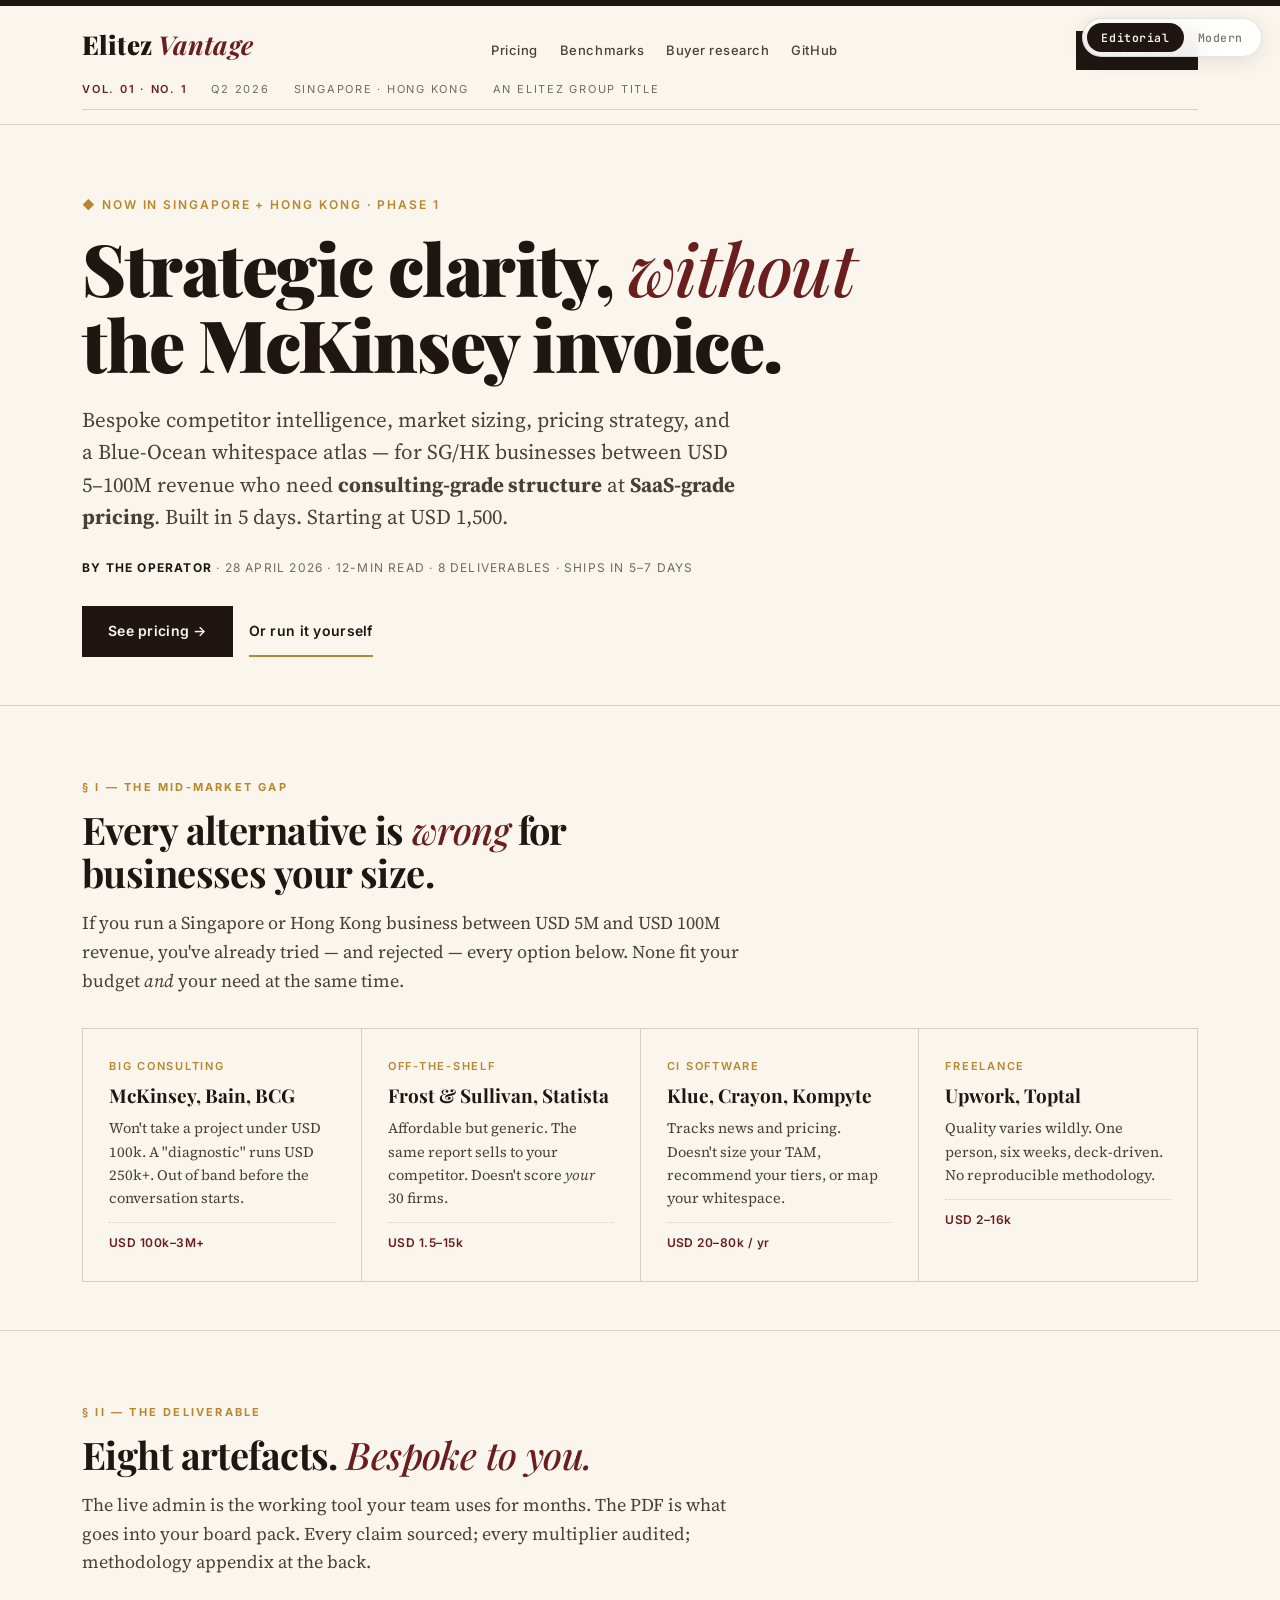
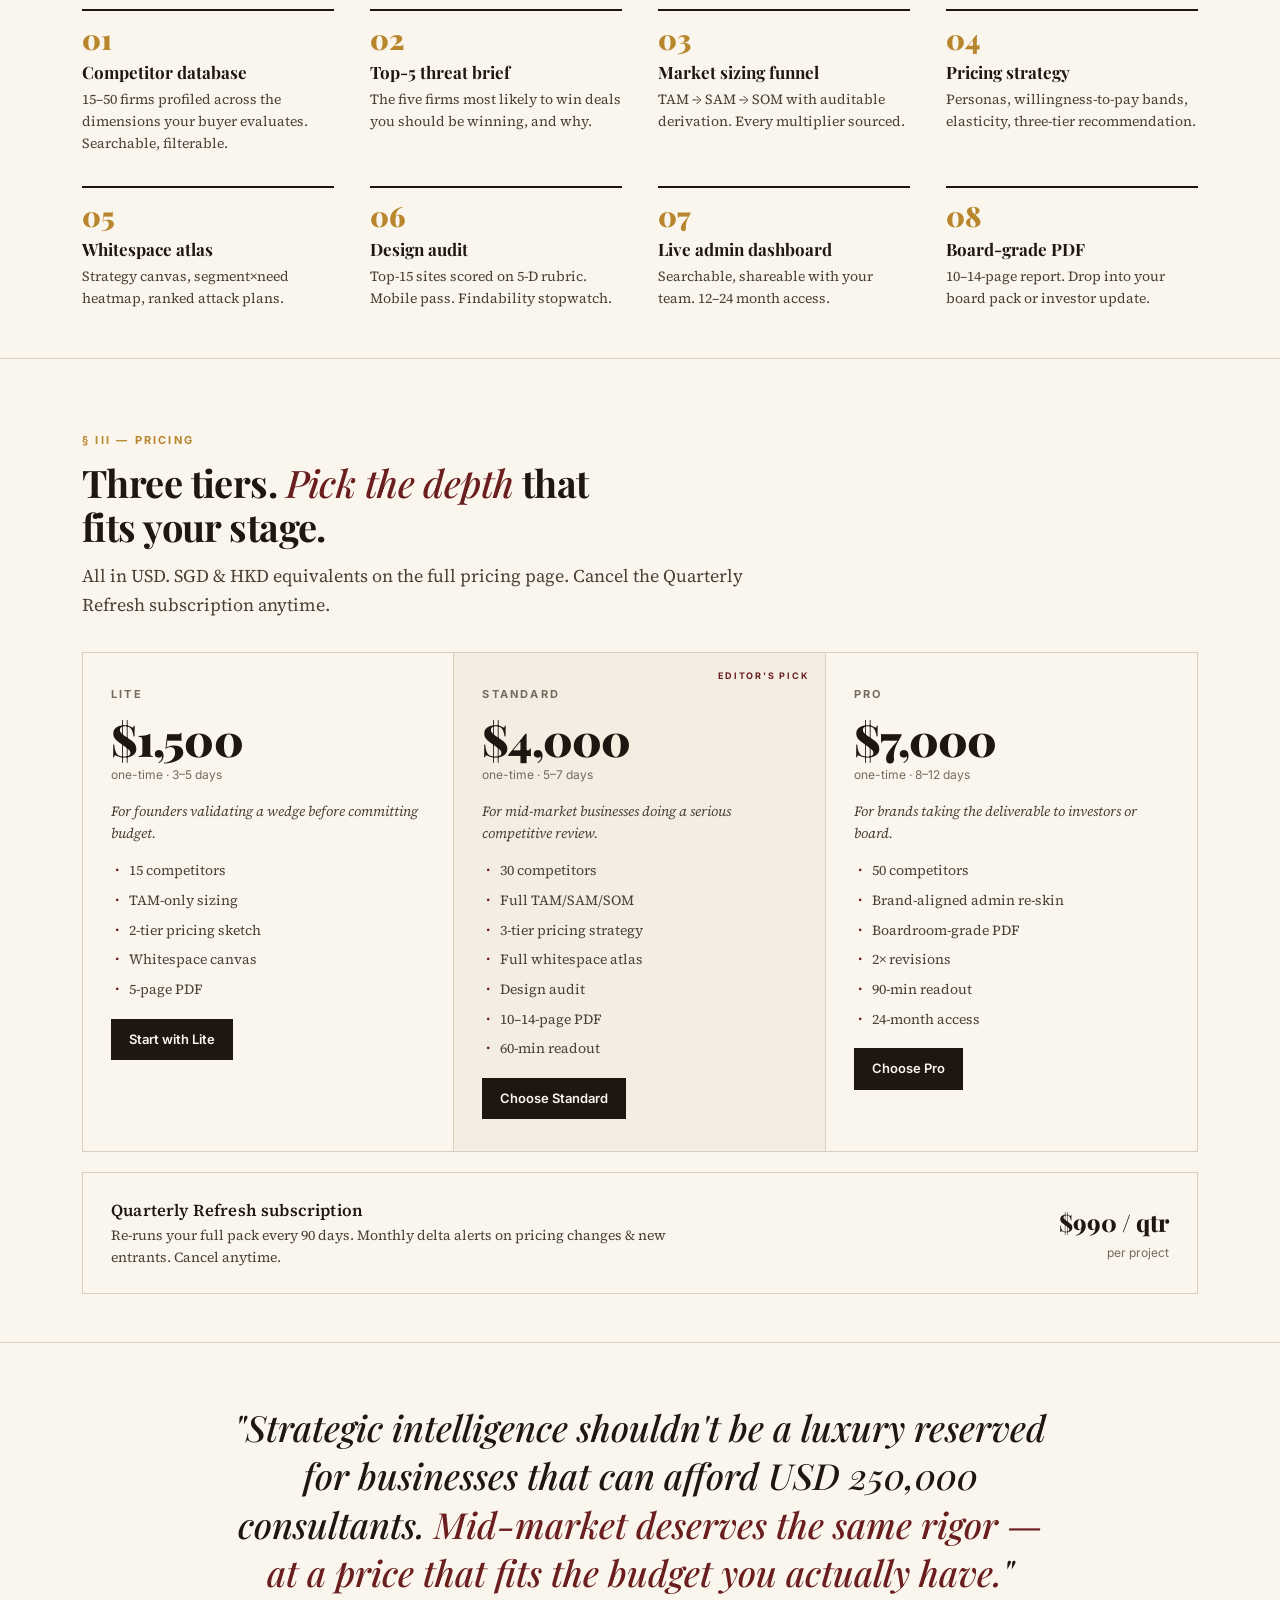
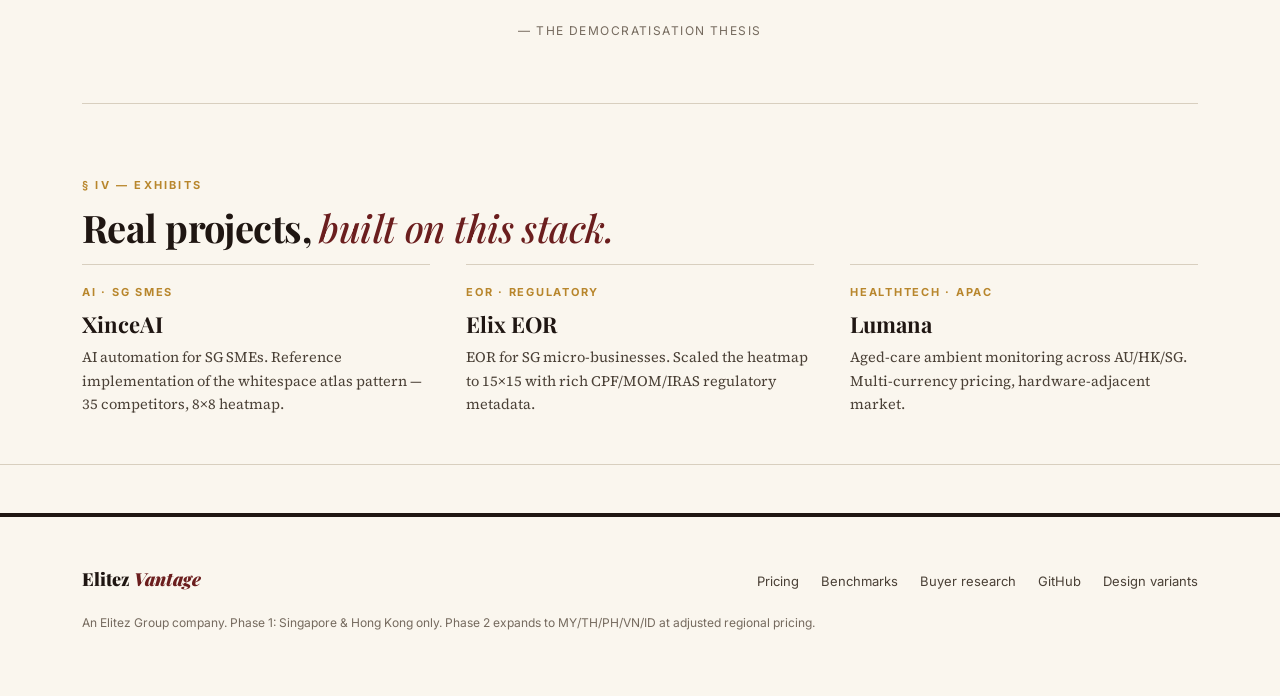
==== showcase/index.html @ 05517e7c "Initial commit: flashcart competitor intel report Generated with competitor-intel-template Agents 1+" ====
<!DOCTYPE html>
<html lang="en">
<head>
  <meta charset="UTF-8">
  <meta name="viewport" content="width=device-width, initial-scale=1.0">
  <title>Elitez Vantage — strategic intelligence for SG &amp; HK mid-market</title>
  <meta name="description" content="Bespoke competitor intelligence, market sizing, pricing strategy, whitespace atlas. For Singapore and Hong Kong mid-market businesses (USD 5-100M revenue). Starting at USD 1,500.">
  <link href="https://fonts.googleapis.com/css2?family=Playfair+Display:wght@400;500;700;900&family=Source+Serif+Pro:ital,wght@0,400;0,600;1,400&family=Inter+Tight:wght@400;500;600;700;800&family=Inter:wght@400;500;600&family=JetBrains+Mono:wght@400;500;600&display=swap" rel="stylesheet">
  <link rel="stylesheet" href="assets/dual-theme.css">
  <style>.h-as-h4{font-size:1.05rem;font-weight:600;letter-spacing:.01em;}</style>
<script type="application/ld+json" data-injected="schema-jsonld">
{
  "@context": "https://schema.org",
  "@type": "Organization",
  "name": "competitor-intel-template",
  "url": "https://derrickteo.com/competitor-intel/",
  "description": "A 9-agent competitive analysis pipeline producing typed JSON handoffs for downstream construction toolkits."
}
</script>
<script type="application/ld+json" data-injected="schema-jsonld">
{
  "@context": "https://schema.org",
  "@type": "WebSite",
  "name": "competitor-intel-template",
  "url": "https://derrickteo.com/competitor-intel/"
}
</script>
</head>
<body class="theme-editorial">

  <div class="theme-switch" role="group" aria-label="Theme switcher">
    <button data-theme="editorial" class="active" type="button">Editorial</button>
    <button data-theme="saas" type="button">Modern</button>
  </div>

  <header class="nav">
    <div class="container nav-row">
      <a href="index.html" class="brand">
        <span class="mark">EV</span>
        Elitez <em>Vantage</em>
      </a>
      <nav class="links">
        <a href="pricing-thesis.html">Pricing</a>
        <a href="pricing-benchmarks.html">Benchmarks</a>
        <a href="buyer-research.html">Buyer research</a>
        <a href="https://github.com/derrick-pixel/competitor-intel-template">GitHub</a>
      </nav>
      <a href="pricing-thesis.html" class="nav-cta">Get started →</a>
    </div>
    <div class="container">
      <div class="issue-strip">
        <span>Vol. 01 · No. 1</span>
        <span>Q2 2026</span>
        <span>Singapore · Hong Kong</span>
        <span>An Elitez Group title</span>
      </div>
    </div>
  </header>

  <main>
  <section class="hero">
    <div class="container">
      <div class="pill"><span class="dot"></span> ◆ Now in Singapore + Hong Kong · Phase 1</div>
      <h1>Strategic clarity, <em>without</em> the McKinsey invoice.</h1>
      <p class="deck">Bespoke competitor intelligence, market sizing, pricing strategy, and a Blue-Ocean whitespace atlas — for SG/HK businesses between USD 5–100M revenue who need <strong>consulting-grade structure</strong> at <strong>SaaS-grade pricing</strong>. Built in 5 days. Starting at USD 1,500.</p>
      <p class="byline"><strong>By the operator</strong> · 28 April 2026 · 12-min read · 8 deliverables · Ships in 5–7 days</p>
      <p class="ctas">
        <a href="pricing-thesis.html" class="cta-btn primary">See pricing →</a>
        <a href="https://github.com/derrick-pixel/competitor-intel-template" class="cta-btn ghost">Or run it yourself</a>
      </p>

      <div class="hero-stats">
        <div class="stat"><div class="v"><span class="grad">5–7</span><small>days</small></div><div class="l">From kickoff to PDF</div></div>
        <div class="stat"><div class="v">8</div><div class="l">Bespoke artefacts</div></div>
        <div class="stat"><div class="v"><span class="grad">9</span></div><div class="l">Named AI agents</div></div>
        <div class="stat"><div class="v">100%</div><div class="l">Sources cited</div></div>
      </div>
    </div>
  </section>

  <section class="section">
    <div class="container">
      <div class="label">§ I — The mid-market gap</div>
      <h2>Every alternative is <em>wrong</em> for businesses your size.</h2>
      <p class="deck">If you run a Singapore or Hong Kong business between USD 5M and USD 100M revenue, you've already tried — and rejected — every option below. None fit your budget <em>and</em> your need at the same time.</p>
      <div class="problem-grid">
        <div class="problem-card">
          <div class="who">Big consulting</div>
          <h3>McKinsey, Bain, BCG</h3>
          <p>Won't take a project under USD 100k. A "diagnostic" runs USD 250k+. Out of band before the conversation starts.</p>
          <div class="price">USD 100k–3M+</div>
        </div>
        <div class="problem-card">
          <div class="who">Off-the-shelf</div>
          <h3>Frost &amp; Sullivan, Statista</h3>
          <p>Affordable but generic. The same report sells to your competitor. Doesn't score <em>your</em> 30 firms.</p>
          <div class="price">USD 1.5–15k</div>
        </div>
        <div class="problem-card">
          <div class="who">CI software</div>
          <h3>Klue, Crayon, Kompyte</h3>
          <p>Tracks news and pricing. Doesn't size your TAM, recommend your tiers, or map your whitespace.</p>
          <div class="price">USD 20–80k / yr</div>
        </div>
        <div class="problem-card">
          <div class="who">Freelance</div>
          <h3>Upwork, Toptal</h3>
          <p>Quality varies wildly. One person, six weeks, deck-driven. No reproducible methodology.</p>
          <div class="price">USD 2–16k</div>
        </div>
      </div>
    </div>
  </section>

  <section class="section">
    <div class="container">
      <div class="label">§ II — The deliverable</div>
      <h2>Eight artefacts. <em>Bespoke to you.</em></h2>
      <p class="deck">The live admin is the working tool your team uses for months. The PDF is what goes into your board pack. Every claim sourced; every multiplier audited; methodology appendix at the back.</p>
      <div class="feature-grid">
        <div class="feature-card"><div class="icon">01</div><h3>Competitor database</h3><p>15–50 firms profiled across the dimensions your buyer evaluates. Searchable, filterable.</p></div>
        <div class="feature-card"><div class="icon">02</div><h3>Top-5 threat brief</h3><p>The five firms most likely to win deals you should be winning, and why.</p></div>
        <div class="feature-card"><div class="icon">03</div><h3>Market sizing funnel</h3><p>TAM → SAM → SOM with auditable derivation. Every multiplier sourced.</p></div>
        <div class="feature-card"><div class="icon">04</div><h3>Pricing strategy</h3><p>Personas, willingness-to-pay bands, elasticity, three-tier recommendation.</p></div>
        <div class="feature-card"><div class="icon">05</div><h3>Whitespace atlas</h3><p>Strategy canvas, segment×need heatmap, ranked attack plans.</p></div>
        <div class="feature-card"><div class="icon">06</div><h3>Design audit</h3><p>Top-15 sites scored on 5-D rubric. Mobile pass. Findability stopwatch.</p></div>
        <div class="feature-card"><div class="icon">07</div><h3>Live admin dashboard</h3><p>Searchable, shareable with your team. 12–24 month access.</p></div>
        <div class="feature-card"><div class="icon">08</div><h3>Board-grade PDF</h3><p>10–14-page report. Drop into your board pack or investor update.</p></div>
      </div>
    </div>
  </section>

  <section class="section">
    <div class="container">
      <div class="label">§ III — Pricing</div>
      <h2>Three tiers. <em>Pick the depth</em> that fits your stage.</h2>
      <p class="deck">All in USD. SGD &amp; HKD equivalents on the full pricing page. Cancel the Quarterly Refresh subscription anytime.</p>
      <div class="pricing-grid">
        <div class="price-card">
          <div class="name">Lite</div>
          <div class="amt">$1,500</div>
          <div class="unit">one-time · 3–5 days</div>
          <div class="tag">For founders validating a wedge before committing budget.</div>
          <ul>
            <li>15 competitors</li>
            <li>TAM-only sizing</li>
            <li>2-tier pricing sketch</li>
            <li>Whitespace canvas</li>
            <li>5-page PDF</li>
          </ul>
          <a href="pricing-thesis.html" class="btn">Start with Lite</a>
        </div>
        <div class="price-card featured">
          <div class="name">Standard</div>
          <div class="amt">$4,000</div>
          <div class="unit">one-time · 5–7 days</div>
          <div class="tag">For mid-market businesses doing a serious competitive review.</div>
          <ul>
            <li>30 competitors</li>
            <li>Full TAM/SAM/SOM</li>
            <li>3-tier pricing strategy</li>
            <li>Full whitespace atlas</li>
            <li>Design audit</li>
            <li>10–14-page PDF</li>
            <li>60-min readout</li>
          </ul>
          <a href="pricing-thesis.html" class="btn">Choose Standard</a>
        </div>
        <div class="price-card">
          <div class="name">Pro</div>
          <div class="amt">$7,000</div>
          <div class="unit">one-time · 8–12 days</div>
          <div class="tag">For brands taking the deliverable to investors or board.</div>
          <ul>
            <li>50 competitors</li>
            <li>Brand-aligned admin re-skin</li>
            <li>Boardroom-grade PDF</li>
            <li>2× revisions</li>
            <li>90-min readout</li>
            <li>24-month access</li>
          </ul>
          <a href="pricing-thesis.html" class="btn">Choose Pro</a>
        </div>
      </div>

      <div class="refresh">
        <div class="l">
          <h3 class="h-as-h4">Quarterly Refresh subscription</h3>
          <p>Re-runs your full pack every 90 days. Monthly delta alerts on pricing changes &amp; new entrants. Cancel anytime.</p>
        </div>
        <div class="r">
          <div class="amt">$990 / qtr</div>
          <div class="unit">per project</div>
        </div>
      </div>
    </div>
  </section>

  <div class="container">
    <div class="pullquote">
      <blockquote>"Strategic intelligence shouldn't be a luxury reserved for businesses that can afford USD 250,000 consultants. <em>Mid-market deserves the same rigor — at a price that fits the budget you actually have.</em>"</blockquote>
      <cite>— The democratisation thesis</cite>
    </div>
  </div>

  <section class="section">
    <div class="container">
      <div class="label">§ IV — Exhibits</div>
      <h2>Real projects, <em>built on this stack.</em></h2>
      <div class="exhibits">
        <a href="exhibits/xinceai.md" class="exhibit-card">
          <div class="badge">AI · SG SMEs</div>
          <h3>XinceAI</h3>
          <p>AI automation for SG SMEs. Reference implementation of the whitespace atlas pattern — 35 competitors, 8×8 heatmap.</p>
        </a>
        <a href="exhibits/elix-eor.md" class="exhibit-card">
          <div class="badge">EOR · regulatory</div>
          <h3>Elix EOR</h3>
          <p>EOR for SG micro-businesses. Scaled the heatmap to 15×15 with rich CPF/MOM/IRAS regulatory metadata.</p>
        </a>
        <a href="exhibits/lumana.md" class="exhibit-card">
          <div class="badge">Healthtech · APAC</div>
          <h3>Lumana</h3>
          <p>Aged-care ambient monitoring across AU/HK/SG. Multi-currency pricing, hardware-adjacent market.</p>
        </a>
      </div>
    </div>
  </section>

  <div class="container">
    <div class="cta-strip">
      <div class="cta-strip-inner">
        <h2>Ready to see your<br>competitive landscape?</h2>
        <p>Book a 20-minute scoping call. We'll walk through your competitive set, confirm the right tier, and lock a delivery date.</p>
        <p class="ctas">
          <a href="pricing-thesis.html" class="cta-btn primary">Book a call →</a>
          <a href="https://github.com/derrick-pixel/competitor-intel-template" class="cta-btn ghost">Run it yourself</a>
        </p>
      </div>
    </div>
  </div>

  </main>

  <footer class="footer">
    <div class="container">
      <div class="footer-row">
        <div class="brand-foot">Elitez <em>Vantage</em></div>
        <nav class="links">
          <a href="pricing-thesis.html">Pricing</a>
          <a href="pricing-benchmarks.html">Benchmarks</a>
          <a href="buyer-research.html">Buyer research</a>
          <a href="https://github.com/derrick-pixel/competitor-intel-template">GitHub</a>
          <a href="design-variants/">Design variants</a>
        </nav>
      </div>
      <p class="copy">An Elitez Group company. Phase 1: Singapore &amp; Hong Kong only. Phase 2 expands to MY/TH/PH/VN/ID at adjusted regional pricing.</p>
    </div>
  </footer>

  <script src="assets/dual-theme.js"></script>
</body>
</html>
---- showcase/assets/dual-theme.css ----
/* ============================================================
   ELITEZ VANTAGE — Dual-theme CSS
   Editorial (default) ↔ Modern SaaS
   Used by: showcase/index.html, pricing-thesis.html,
            pricing-benchmarks.html
   Theme switch persists via localStorage (key: elitez-vantage-theme).
   ============================================================ */


/* ====== SHARED RESET + BASE =============================== */
*, *::before, *::after { box-sizing: border-box; margin: 0; padding: 0; }
html { scroll-behavior: smooth; }
body { transition: background-color 0.4s ease, color 0.4s ease; min-height: 100vh; }
.container { max-width: 1180px; margin: 0 auto; padding: 0 32px; }
.container-narrow { max-width: 920px; margin: 0 auto; padding: 0 32px; }


/* ====== THEME SWITCH (always visible) ===================== */
.theme-switch {
  position: fixed; top: 18px; right: 18px; z-index: 100;
  display: inline-flex;
  background: rgba(255,255,255,0.92);
  backdrop-filter: blur(12px) saturate(140%);
  -webkit-backdrop-filter: blur(12px) saturate(140%);
  border: 1px solid rgba(0,0,0,0.10);
  border-radius: 100px; padding: 4px;
  box-shadow: 0 4px 20px rgba(0,0,0,0.10);
  font-family: 'JetBrains Mono', ui-monospace, monospace;
  font-size: 11.5px; letter-spacing: 0.05em;
  transition: all 0.3s ease;
}
.theme-switch button {
  padding: 7px 14px; border: none; background: transparent;
  color: rgba(0,0,0,0.55); cursor: pointer; border-radius: 100px;
  font-family: inherit; font-size: inherit; letter-spacing: inherit;
  font-weight: 500; transition: all 0.25s ease;
}
.theme-switch button.active { background: #1f1612; color: #faf6ee; font-weight: 600; }
body.theme-saas .theme-switch button.active {
  background: linear-gradient(135deg, #6d28d9, #a855f7); color: white;
}
body.theme-saas .theme-switch { background: rgba(255,255,255,0.96); border-color: rgba(0,0,0,0.06); }


/* ============================================================
   VARIANT A — EDITORIAL (default)
   ============================================================ */
body.theme-editorial {
  --paper: #faf6ee;
  --paper-2: #f4eee2;
  --ink: #1f1612;
  --ink-2: #4a4036;
  --ink-3: #756a5e;
  --rule: #d8cfbf;
  --oxblood: #6b1e1e;
  --gold: #b8862c;
  --primary: var(--oxblood);

  font-family: 'Source Serif Pro', Georgia, serif;
  background: var(--paper); color: var(--ink);
  line-height: 1.65; font-size: 17px;
}
body.theme-editorial a { color: var(--oxblood); }

/* Editorial · Masthead */
body.theme-editorial .nav { border-top: 6px solid var(--ink); border-bottom: 1px solid var(--rule); padding: 18px 0 14px; background: var(--paper); position: relative; }
body.theme-editorial .nav-row { display: flex; justify-content: space-between; align-items: baseline; gap: 24px; flex-wrap: wrap; }
body.theme-editorial .brand { font-family: 'Playfair Display', serif; font-size: 26px; font-weight: 900; letter-spacing: 0.005em; color: var(--ink); text-decoration: none; }
body.theme-editorial .brand em { font-style: italic; color: var(--oxblood); font-weight: 700; }
body.theme-editorial .brand .mark { display: none; }
body.theme-editorial .nav .links { display: flex; gap: 22px; font-family: 'Inter', sans-serif; font-size: 13px; font-weight: 500; letter-spacing: 0.04em; }
body.theme-editorial .nav .links a { color: var(--ink-2); text-decoration: none; }
body.theme-editorial .nav .links a:hover { color: var(--oxblood); text-decoration: underline; text-underline-offset: 4px; }
body.theme-editorial .nav .nav-cta { font-family: 'Inter', sans-serif; font-size: 13px; font-weight: 600; padding: 9px 18px; background: var(--ink); color: var(--paper); text-decoration: none; border-radius: 0; transition: background 0.15s; }
body.theme-editorial .nav .nav-cta:hover { background: var(--oxblood); }
body.theme-editorial .issue-strip { padding: 10px 0; font-family: 'Inter', sans-serif; font-size: 11px; letter-spacing: 0.16em; text-transform: uppercase; color: var(--ink-3); display: flex; gap: 24px; border-bottom: 1px solid var(--rule); flex-wrap: wrap; }
body.theme-editorial .issue-strip span:first-child { color: var(--oxblood); font-weight: 600; }

/* Editorial · Hero */
body.theme-editorial .hero { padding: 64px 0 48px; border-bottom: 1px solid var(--rule); text-align: left; }
body.theme-editorial .hero .pill { display: inline-block; font-family: 'Inter', sans-serif; font-size: 12px; font-weight: 600; letter-spacing: 0.16em; text-transform: uppercase; color: var(--gold); margin-bottom: 16px; }
body.theme-editorial .hero .pill .dot { display: none; }
body.theme-editorial .hero h1 { font-family: 'Playfair Display', serif; font-size: clamp(40px, 6.5vw, 72px); font-weight: 900; line-height: 1.05; letter-spacing: -0.02em; margin-bottom: 22px; max-width: 16ch; }
body.theme-editorial .hero h1 em, body.theme-editorial .hero h1 .grad { font-style: italic; color: var(--oxblood); font-weight: 500; background: none; -webkit-background-clip: initial; background-clip: initial; }
body.theme-editorial .hero .deck { font-family: 'Source Serif Pro', serif; font-size: 21px; line-height: 1.55; max-width: 660px; color: var(--ink-2); margin: 0 0 24px; font-weight: 400; text-align: left; }
body.theme-editorial .hero .byline { font-family: 'Inter', sans-serif; font-size: 12px; letter-spacing: 0.1em; text-transform: uppercase; color: var(--ink-3); margin-bottom: 0; display: block; }
body.theme-editorial .hero .byline strong { color: var(--ink); }

/* Editorial · CTAs */
body.theme-editorial .ctas { display: flex; gap: 16px; flex-wrap: wrap; margin-top: 28px; justify-content: flex-start; }
body.theme-editorial .cta-btn { font-family: 'Inter', sans-serif; font-size: 14px; font-weight: 600; padding: 13px 26px; text-decoration: none; letter-spacing: 0.02em; display: inline-block; border-radius: 0; border: none; }
body.theme-editorial .cta-btn.primary { background: var(--ink); color: var(--paper); }
body.theme-editorial .cta-btn.primary:hover { background: var(--oxblood); }
body.theme-editorial .cta-btn.ghost { color: var(--ink); border-bottom: 2px solid var(--gold); padding: 13px 0; background: none; }
body.theme-editorial .cta-btn.ghost:hover { color: var(--oxblood); border-color: var(--oxblood); }

/* Editorial · Hero stats - hidden */
body.theme-editorial .hero-stats { display: none; }

/* Editorial · Section base */
body.theme-editorial .section { padding: 72px 0 48px; border-bottom: 1px solid var(--rule); }
body.theme-editorial .section .label { font-family: 'Inter', sans-serif; font-size: 11px; font-weight: 700; letter-spacing: 0.2em; text-transform: uppercase; color: var(--gold); margin-bottom: 12px; text-align: left; }
body.theme-editorial .section h2 { font-family: 'Playfair Display', serif; font-size: 38px; font-weight: 700; line-height: 1.15; letter-spacing: -0.015em; margin: 0 0 14px; max-width: 22ch; text-align: left; }
body.theme-editorial .section h2 em, body.theme-editorial .section h2 .grad { font-style: italic; color: var(--oxblood); font-weight: 500; background: none; -webkit-background-clip: initial; background-clip: initial; }
body.theme-editorial .section .deck { font-size: 18px; line-height: 1.6; color: var(--ink-2); max-width: 680px; margin: 0 0 32px; text-align: left; }
body.theme-editorial .section .deck em { font-style: italic; }

/* Editorial · KPI strip (benchmark anchor numbers) */
body.theme-editorial .kpi-strip { display: grid; grid-template-columns: repeat(auto-fit, minmax(200px, 1fr)); gap: 0; border: 1px solid var(--rule); margin-bottom: 16px; }
body.theme-editorial .kpi { background: var(--paper); padding: 22px 24px; border-right: 1px solid var(--rule); border-top: none; }
body.theme-editorial .kpi:last-child { border-right: none; }
@media (max-width: 720px) { body.theme-editorial .kpi { border-right: none; border-bottom: 1px solid var(--rule); } body.theme-editorial .kpi:last-child { border-bottom: none; } }
body.theme-editorial .kpi-lbl { font-family: 'Inter', sans-serif; font-size: 10px; letter-spacing: 0.16em; color: var(--ink-3); text-transform: uppercase; font-weight: 600; }
body.theme-editorial .kpi-val { font-family: 'Playfair Display', serif; font-size: 28px; font-weight: 900; color: var(--ink); letter-spacing: -0.02em; line-height: 1.1; margin-top: 8px; }
body.theme-editorial .kpi.alt-1 .kpi-val { color: var(--oxblood); }
body.theme-editorial .kpi.alt-2 .kpi-val { color: var(--gold); }
body.theme-editorial .kpi.alt-3 .kpi-val { color: var(--ink-2); }
body.theme-editorial .kpi-sub { font-family: 'Source Serif Pro', serif; font-size: 13.5px; color: var(--ink-3); margin-top: 8px; line-height: 1.5; }

/* Editorial · Problem grid (mid-market gap) */
body.theme-editorial .problem-grid { display: grid; grid-template-columns: repeat(auto-fit, minmax(240px, 1fr)); gap: 1px; background: var(--rule); border: 1px solid var(--rule); }
body.theme-editorial .problem-card { background: var(--paper); border: none; border-radius: 0; padding: 28px 26px; box-shadow: none; transform: none; transition: background 0.2s; border-left: none; }
body.theme-editorial .problem-card:hover { background: var(--paper-2); transform: none; box-shadow: none; }
body.theme-editorial .problem-card .who { font-family: 'Inter', sans-serif; font-size: 11px; font-weight: 600; letter-spacing: 0.16em; text-transform: uppercase; color: var(--gold); margin-bottom: 8px; }
body.theme-editorial .problem-card h3 { font-family: 'Playfair Display', serif; font-size: 19px; font-weight: 700; line-height: 1.3; margin-bottom: 10px; }
body.theme-editorial .problem-card p { font-family: 'Source Serif Pro', serif; font-size: 14.5px; line-height: 1.6; color: var(--ink-2); margin-bottom: 12px; }
body.theme-editorial .problem-card .price { font-family: 'Inter', sans-serif; font-size: 12px; letter-spacing: 0.04em; color: var(--oxblood); padding: 10px 0 0; border-top: 1px dotted var(--rule); background: none; border-radius: 0; display: block; font-weight: 600; }

/* Editorial · Feature grid (deliverables) */
body.theme-editorial .feature-grid { display: grid; grid-template-columns: repeat(auto-fit, minmax(240px, 1fr)); gap: 32px 36px; }
body.theme-editorial .feature-card { background: none; border: none; border-radius: 0; padding: 14px 0 0; border-top: 2px solid var(--ink); transition: none; }
body.theme-editorial .feature-card:hover { border-color: var(--ink); transform: none; box-shadow: none; }
body.theme-editorial .feature-card .icon { width: auto; height: auto; background: none; border: none; font-family: 'Playfair Display', serif; font-size: 28px; font-weight: 900; color: var(--gold); line-height: 1; margin-bottom: 8px; display: block; padding: 0; }
body.theme-editorial .feature-card h3 { font-family: 'Playfair Display', serif; font-size: 17px; font-weight: 700; line-height: 1.3; margin-bottom: 6px; }
body.theme-editorial .feature-card p { font-family: 'Source Serif Pro', serif; font-size: 14px; line-height: 1.55; color: var(--ink-2); }

/* Editorial · Pricing tiers */
body.theme-editorial .pricing-grid { display: grid; grid-template-columns: repeat(3, 1fr); gap: 0; border: 1px solid var(--rule); max-width: none; margin: 0; }
@media (max-width: 720px) { body.theme-editorial .pricing-grid { grid-template-columns: 1fr; } }
body.theme-editorial .price-card { padding: 32px 28px; border: none; border-right: 1px solid var(--rule); background: var(--paper); border-radius: 0; box-shadow: none; gap: 0; display: block; }
body.theme-editorial .price-card:last-child { border-right: none; }
@media (max-width: 720px) { body.theme-editorial .price-card { border-right: none; border-bottom: 1px solid var(--rule); } }
body.theme-editorial .price-card.featured { background: var(--paper-2); position: relative; }
body.theme-editorial .price-card.featured::before { content: "EDITOR'S PICK"; position: absolute; top: 16px; right: 16px; font-family: 'Inter', sans-serif; font-size: 9px; font-weight: 700; letter-spacing: 0.2em; color: var(--oxblood); background: none; padding: 0; transform: none; left: auto; }
body.theme-editorial .price-card .name { font-family: 'Inter', sans-serif; font-size: 11px; font-weight: 700; letter-spacing: 0.2em; text-transform: uppercase; color: var(--ink-3); margin-bottom: 14px; }
body.theme-editorial .price-card .amt { font-family: 'Playfair Display', serif; font-size: 44px; font-weight: 900; color: var(--ink); line-height: 1; letter-spacing: -0.02em; margin-bottom: 4px; background: none; -webkit-background-clip: initial; background-clip: initial; }
body.theme-editorial .price-card .unit { font-family: 'Inter', sans-serif; font-size: 12px; color: var(--ink-3); margin-bottom: 16px; margin-top: 0; }
body.theme-editorial .price-card .tag { font-family: 'Source Serif Pro', serif; font-size: 14px; line-height: 1.55; color: var(--ink-2); padding-bottom: 0; border-bottom: none; margin-bottom: 12px; font-style: italic; }
body.theme-editorial .price-card ul { list-style: none; }
body.theme-editorial .price-card ul li { font-family: 'Source Serif Pro', serif; font-size: 14px; line-height: 1.55; padding: 4px 0 4px 18px; position: relative; color: var(--ink-2); }
body.theme-editorial .price-card ul li::before { content: '·'; position: absolute; left: 4px; top: 4px; color: var(--oxblood); font-weight: 700; background: none; width: auto; height: auto; }
body.theme-editorial .price-card .btn { display: inline-block; font-family: 'Inter', sans-serif; font-size: 13px; font-weight: 600; padding: 10px 18px; margin-top: 14px; border-radius: 0; border: none; text-decoration: none; transition: background 0.15s; background: var(--ink); color: var(--paper); }
body.theme-editorial .price-card .btn:hover { background: var(--oxblood); }

/* Editorial · Refresh band */
body.theme-editorial .refresh { margin-top: 20px; padding: 24px 28px; background: var(--paper); border: 1px solid var(--rule); border-radius: 0; display: flex; justify-content: space-between; align-items: center; gap: 24px; flex-wrap: wrap; }
body.theme-editorial .refresh h4 { font-family: 'Playfair Display', serif; font-size: 18px; font-weight: 700; margin-bottom: 6px; }
body.theme-editorial .refresh p { font-family: 'Source Serif Pro', serif; font-size: 14px; color: var(--ink-2); line-height: 1.55; max-width: 580px; }
body.theme-editorial .refresh .r { text-align: right; flex-shrink: 0; }
body.theme-editorial .refresh .r .amt { font-family: 'Playfair Display', serif; font-size: 24px; font-weight: 800; color: var(--ink); }
body.theme-editorial .refresh .r .unit { font-size: 12px; color: var(--ink-3); font-family: 'Inter', sans-serif; }

/* Editorial · vs-table (alternatives + benchmark comparison) */
body.theme-editorial .vs-table { width: 100%; border-collapse: collapse; background: var(--paper); border: 1px solid var(--rule); margin-top: 0; }
body.theme-editorial .vs-table th { background: var(--ink); color: var(--paper); padding: 14px 18px; text-align: left; font-family: 'Inter', sans-serif; font-size: 11px; letter-spacing: 0.16em; text-transform: uppercase; font-weight: 700; }
body.theme-editorial .vs-table td { padding: 16px 18px; border-bottom: 1px solid var(--rule); font-family: 'Source Serif Pro', serif; font-size: 14.5px; vertical-align: top; line-height: 1.55; color: var(--ink-2); }
body.theme-editorial .vs-table tr:last-child td { border-bottom: none; }
body.theme-editorial .vs-table .firm-name { font-family: 'Playfair Display', serif; font-weight: 700; color: var(--ink); font-size: 15px; }
body.theme-editorial .vs-table .firm-meta { font-family: 'Inter', sans-serif; font-size: 11.5px; color: var(--ink-3); margin-top: 3px; letter-spacing: 0.04em; }
body.theme-editorial .vs-table .price-cell { font-family: 'Inter', sans-serif; white-space: nowrap; font-weight: 600; color: var(--oxblood); font-size: 13px; }
body.theme-editorial .vs-table tbody tr.us { background: var(--paper-2); }
body.theme-editorial .vs-table tbody tr.us td:first-child { border-left: 4px solid var(--oxblood); }
body.theme-editorial .vs-table .check { color: var(--gold); font-weight: 700; }
body.theme-editorial .vs-table .cross { color: var(--ink-3); }

/* Editorial · Anchor cards (vs alternatives) */
body.theme-editorial .anchor-grid { display: grid; grid-template-columns: repeat(auto-fit, minmax(280px, 1fr)); gap: 1px; background: var(--rule); border: 1px solid var(--rule); }
body.theme-editorial .anchor-card { background: var(--paper); border: none; border-left: none; border-radius: 0; padding: 22px 24px; }
body.theme-editorial .anchor-card .vs { font-family: 'Inter', sans-serif; font-size: 11px; color: var(--gold); letter-spacing: 0.16em; text-transform: uppercase; font-weight: 700; }
body.theme-editorial .anchor-card .vs-headline { font-family: 'Playfair Display', serif; font-size: 17px; font-weight: 700; color: var(--ink); margin: 8px 0 10px; line-height: 1.3; }
body.theme-editorial .anchor-card .vs-body { font-family: 'Source Serif Pro', serif; font-size: 14px; color: var(--ink-2); line-height: 1.6; }
body.theme-editorial .anchor-card .vs-takeaway { font-family: 'Inter', sans-serif; font-size: 12.5px; color: var(--oxblood); font-weight: 600; margin-top: 10px; padding-top: 10px; border-top: 1px dotted var(--rule); }

/* Editorial · Objection cards (FAQ) */
body.theme-editorial .obj-grid, body.theme-editorial .faq-list { display: grid; grid-template-columns: repeat(auto-fit, minmax(320px, 1fr)); gap: 1px; background: var(--rule); border: 1px solid var(--rule); }
body.theme-editorial .obj-card, body.theme-editorial .faq-card { background: var(--paper); border: none; border-radius: 0; padding: 22px 26px; }
body.theme-editorial .obj-card h4, body.theme-editorial .faq-card h4 { font-family: 'Playfair Display', serif; font-size: 16px; font-weight: 700; color: var(--ink); margin: 0 0 10px; line-height: 1.3; font-style: italic; }
body.theme-editorial .obj-card p, body.theme-editorial .faq-card p { font-family: 'Source Serif Pro', serif; font-size: 14px; color: var(--ink-2); margin: 0; line-height: 1.6; }

/* Editorial · AI honest section */
body.theme-editorial .ai-honest { background: var(--paper-2); border: 1px solid var(--rule); border-radius: 0; padding: 36px 40px; }
body.theme-editorial .ai-honest h2 { margin-top: 0; }
body.theme-editorial .ai-honest > p { font-family: 'Source Serif Pro', serif; font-size: 16px; color: var(--ink-2); line-height: 1.7; margin-bottom: 24px; max-width: 70ch; }
body.theme-editorial .ai-honest > p strong { color: var(--ink); }
body.theme-editorial .ai-grid { display: grid; grid-template-columns: 1fr 1fr; gap: 32px; margin-top: 24px; }
@media (max-width: 700px) { body.theme-editorial .ai-grid { grid-template-columns: 1fr; } }
body.theme-editorial .ai-block h4 { font-family: 'Inter', sans-serif; font-size: 11px; letter-spacing: 0.16em; color: var(--gold); text-transform: uppercase; font-weight: 700; margin: 0 0 10px; }
body.theme-editorial .ai-block p { font-family: 'Source Serif Pro', serif; font-size: 14.5px; color: var(--ink-2); margin: 0 0 12px; line-height: 1.65; }
body.theme-editorial .ai-block.guarantee { padding: 18px 22px; background: var(--paper); border-left: 3px solid var(--oxblood); border-radius: 0; margin-top: 0; }
body.theme-editorial .ai-block.guarantee h4 { color: var(--oxblood); }

/* Editorial · Confidence strip */
body.theme-editorial .conf-strip { background: var(--paper-2); border: 1px solid var(--rule); border-left: 3px solid var(--gold); border-radius: 0; padding: 18px 24px; font-family: 'Source Serif Pro', serif; font-size: 14px; color: var(--ink-2); line-height: 1.65; margin-bottom: 24px; }
body.theme-editorial .conf-strip strong { color: var(--ink); }
body.theme-editorial .conf-strip code { font-family: 'JetBrains Mono', monospace; font-size: 12.5px; background: var(--paper); padding: 1px 5px; border-radius: 2px; }
body.theme-editorial .source-list { font-family: 'Source Serif Pro', serif; font-size: 13.5px; color: var(--ink-3); line-height: 1.75; margin-top: 16px; font-style: italic; }
body.theme-editorial .source-list strong { color: var(--ink); font-style: normal; font-family: 'Inter', sans-serif; font-size: 11px; letter-spacing: 0.12em; text-transform: uppercase; }

/* Editorial · Pullquote / mission */
body.theme-editorial .pullquote, body.theme-editorial .mission { padding: 60px 0; text-align: center; border-bottom: 1px solid var(--rule); background: none; color: inherit; border-radius: 0; }
body.theme-editorial .pullquote blockquote, body.theme-editorial .mission .quote { font-family: 'Playfair Display', serif; font-size: clamp(24px, 3.5vw, 36px); font-weight: 500; font-style: italic; line-height: 1.35; max-width: 820px; margin: 0 auto 18px; color: var(--ink); }
body.theme-editorial .pullquote blockquote em, body.theme-editorial .mission .quote em { color: var(--oxblood); font-style: italic; }
body.theme-editorial .pullquote cite, body.theme-editorial .mission .sig { font-family: 'Inter', sans-serif; font-size: 12px; font-style: normal; letter-spacing: 0.12em; text-transform: uppercase; color: var(--ink-3); }

/* Editorial · Exhibits */
body.theme-editorial .exhibits { display: grid; grid-template-columns: repeat(3, 1fr); gap: 36px; }
@media (max-width: 760px) { body.theme-editorial .exhibits { grid-template-columns: 1fr; } }
body.theme-editorial .exhibit-card { background: none; border: none; border-radius: 0; border-top: 1px solid var(--rule); padding: 18px 0 0; text-decoration: none; color: inherit; transition: none; display: block; }
body.theme-editorial .exhibit-card:hover { border-color: var(--ink); transform: none; box-shadow: none; }
body.theme-editorial .exhibit-card .badge { display: block; background: none; border: none; padding: 0; border-radius: 0; font-family: 'Inter', sans-serif; font-size: 11px; font-weight: 700; letter-spacing: 0.16em; text-transform: uppercase; color: var(--gold); margin-bottom: 10px; }
body.theme-editorial .exhibit-card h3 { font-family: 'Playfair Display', serif; font-size: 22px; font-weight: 700; line-height: 1.25; margin-bottom: 8px; }
body.theme-editorial .exhibit-card p { font-family: 'Source Serif Pro', serif; font-size: 14.5px; line-height: 1.6; color: var(--ink-2); }

/* Editorial · CTA strip - hidden */
body.theme-editorial .cta-strip { display: none; }

/* Editorial · Final CTA section (centered) */
body.theme-editorial .final-cta { padding: 64px 0; text-align: center; border-bottom: 1px solid var(--rule); }
body.theme-editorial .final-cta h2 { font-family: 'Playfair Display', serif; font-size: clamp(28px, 4vw, 40px); margin: 0 auto 14px; max-width: 22ch; }
body.theme-editorial .final-cta > p { font-family: 'Source Serif Pro', serif; font-size: 17px; color: var(--ink-2); margin: 0 auto 24px; max-width: 600px; }
body.theme-editorial .final-cta .ctas { justify-content: center; }
body.theme-editorial .final-cta .footnote { font-family: 'Inter', sans-serif; font-size: 12px; color: var(--ink-3); margin-top: 28px; line-height: 1.7; max-width: 620px; margin-left: auto; margin-right: auto; }
body.theme-editorial .final-cta .footnote code { font-family: 'JetBrains Mono', monospace; background: var(--paper-2); padding: 1px 4px; border-radius: 2px; }

/* Editorial · Footer */
body.theme-editorial .footer { padding: 48px 0 64px; border-top: 4px solid var(--ink); margin-top: 48px; font-family: 'Inter', sans-serif; font-size: 13px; color: var(--ink-3); background: none; }
body.theme-editorial .footer-row { display: flex; justify-content: space-between; align-items: baseline; gap: 24px; flex-wrap: wrap; }
body.theme-editorial .footer .brand-foot { font-family: 'Playfair Display', serif; font-size: 18px; font-weight: 900; color: var(--ink); }
body.theme-editorial .footer .brand-foot em { color: var(--oxblood); font-style: italic; }
body.theme-editorial .footer .links { display: flex; gap: 22px; }
body.theme-editorial .footer .links a { color: var(--ink-2); text-decoration: none; }
body.theme-editorial .footer .links a:hover { color: var(--oxblood); text-decoration: underline; }
body.theme-editorial .footer .copy { color: var(--ink-3); font-size: 12px; margin-top: 18px; }

/* Editorial · Nav back link (for sub-pages) */
body.theme-editorial .nav-back { font-family: 'Inter', sans-serif; font-size: 13px; color: var(--oxblood); text-decoration: none; }
body.theme-editorial .nav-back:hover { text-decoration: underline; }


/* ============================================================
   VARIANT C — MODERN SAAS
   ============================================================ */
body.theme-saas {
  --bg: #ffffff;
  --bg-soft: #fafafa;
  --bg-card: #ffffff;
  --ink: #0a0a0f;
  --ink-2: #4a4a55;
  --ink-3: #8a8a95;
  --line: #ececf0;
  --line-2: #d4d4dc;
  --primary: #6d28d9;
  --primary-2: #a855f7;
  --primary-soft: rgba(109,40,217,0.08);
  --grad: linear-gradient(135deg, #6d28d9 0%, #a855f7 50%, #ec4899 100%);
  --grad-soft: linear-gradient(135deg, rgba(109,40,217,0.10), rgba(168,85,247,0.06), rgba(236,72,153,0.04));

  font-family: 'Inter Tight', -apple-system, BlinkMacSystemFont, sans-serif;
  background: var(--bg); color: var(--ink);
  line-height: 1.55; font-size: 15.5px;
  -webkit-font-smoothing: antialiased;
}
body.theme-saas a { color: var(--primary); }

/* SaaS · Nav */
body.theme-saas .nav { position: sticky; top: 0; z-index: 50; background: rgba(255,255,255,0.78); backdrop-filter: blur(12px) saturate(140%); -webkit-backdrop-filter: blur(12px) saturate(140%); border-top: none; border-bottom: 1px solid var(--line); padding: 0; }
body.theme-saas .nav-row { display: flex; align-items: center; justify-content: space-between; padding: 14px 0; gap: 24px; max-width: 1180px; margin: 0 auto; padding-left: 32px; padding-right: 32px; }
body.theme-saas .brand { display: flex; align-items: center; gap: 10px; font-family: 'Inter Tight', sans-serif; font-weight: 700; letter-spacing: -0.01em; font-size: 15px; color: var(--ink); text-decoration: none; }
body.theme-saas .brand em { font-style: normal; font-weight: 700; color: var(--ink); }
body.theme-saas .brand .mark { display: flex; width: 28px; height: 28px; border-radius: 8px; background: var(--grad); align-items: center; justify-content: center; color: white; font-size: 13px; font-weight: 700; }
body.theme-saas .nav .links { display: flex; gap: 28px; font-family: 'Inter Tight', sans-serif; font-size: 14px; font-weight: 500; letter-spacing: normal; text-transform: none; }
body.theme-saas .nav .links a { color: var(--ink-2); text-decoration: none; }
body.theme-saas .nav .links a:hover { color: var(--ink); }
body.theme-saas .nav .nav-cta { padding: 8px 16px; background: var(--ink); color: white; border-radius: 8px; font-family: 'Inter Tight', sans-serif; font-size: 13.5px; font-weight: 600; transition: background 0.15s; }
body.theme-saas .nav .nav-cta:hover { background: var(--primary); }
body.theme-saas .issue-strip { display: none; }

/* SaaS · Hero */
body.theme-saas .hero { padding: 96px 0 64px; position: relative; overflow: hidden; text-align: center; border-bottom: none; }
body.theme-saas .hero::before { content: ''; position: absolute; top: -200px; left: 50%; transform: translateX(-50%); width: 1000px; height: 600px; background: radial-gradient(ellipse at center, rgba(109,40,217,0.18), rgba(168,85,247,0.10) 30%, transparent 60%); pointer-events: none; z-index: 0; }
body.theme-saas .hero > .container { position: relative; z-index: 1; }
body.theme-saas .hero .pill { display: inline-flex; align-items: center; gap: 8px; padding: 6px 14px; background: white; border: 1px solid var(--line-2); border-radius: 100px; font-family: 'Inter Tight', sans-serif; font-size: 12.5px; font-weight: 500; letter-spacing: normal; text-transform: none; color: var(--ink-2); margin-bottom: 28px; box-shadow: 0 1px 2px rgba(0,0,0,0.04); }
body.theme-saas .hero .pill .dot { display: inline-block; width: 6px; height: 6px; border-radius: 50%; background: var(--primary); box-shadow: 0 0 0 4px rgba(109,40,217,0.15); }
body.theme-saas .hero h1 { font-family: 'Inter Tight', sans-serif; font-size: clamp(40px, 7vw, 76px); font-weight: 700; line-height: 1.04; letter-spacing: -0.035em; margin-bottom: 22px; max-width: none; text-align: center; margin-left: auto; margin-right: auto; }
body.theme-saas .hero h1 em, body.theme-saas .hero h1 .grad { font-style: normal; background: var(--grad); -webkit-background-clip: text; background-clip: text; color: transparent; font-weight: 700; }
body.theme-saas .hero .deck { font-family: 'Inter Tight', sans-serif; font-size: 19px; line-height: 1.55; color: var(--ink-2); max-width: 680px; margin: 0 auto 36px; text-align: center; }
body.theme-saas .hero .deck strong { color: var(--ink); }
body.theme-saas .hero .byline { display: none; }

/* SaaS · CTAs */
body.theme-saas .ctas { display: inline-flex; gap: 12px; flex-wrap: wrap; justify-content: center; margin-top: 0; }
body.theme-saas .cta-btn { font-family: 'Inter Tight', sans-serif; font-size: 15px; font-weight: 600; padding: 13px 24px; border-radius: 12px; text-decoration: none; transition: all 0.15s; display: inline-flex; align-items: center; gap: 8px; letter-spacing: normal; border: none; }
body.theme-saas .cta-btn.primary { background: var(--ink); color: white; box-shadow: 0 4px 12px rgba(0,0,0,0.10); }
body.theme-saas .cta-btn.primary:hover { background: var(--primary); transform: translateY(-1px); box-shadow: 0 8px 20px rgba(109,40,217,0.30); }
body.theme-saas .cta-btn.ghost { color: var(--ink); border: 1px solid var(--line-2); background: white; padding: 13px 24px; }
body.theme-saas .cta-btn.ghost:hover { border-color: var(--ink); }

/* SaaS · Hero stats - visible */
body.theme-saas .hero-stats { display: grid; grid-template-columns: repeat(4, 1fr); gap: 24px; margin: 56px 0 0; padding: 24px 0; border-top: 1px solid var(--line); border-bottom: 1px solid var(--line); }
@media (max-width: 720px) { body.theme-saas .hero-stats { grid-template-columns: repeat(2, 1fr); gap: 16px; } }
body.theme-saas .stat { text-align: center; }
body.theme-saas .stat .v { font-family: 'Inter Tight', sans-serif; font-size: 28px; font-weight: 700; letter-spacing: -0.025em; color: var(--ink); line-height: 1.1; }
body.theme-saas .stat .v .grad { background: var(--grad); -webkit-background-clip: text; background-clip: text; color: transparent; }
body.theme-saas .stat .v small { font-size: 18px; color: var(--ink-3); margin-left: 4px; }
body.theme-saas .stat .l { font-family: 'Inter Tight', sans-serif; font-size: 12.5px; color: var(--ink-3); margin-top: 4px; font-weight: 500; }

/* SaaS · Section base */
body.theme-saas .section { padding: 96px 0 32px; border-bottom: none; }
body.theme-saas .section .label { font-family: 'JetBrains Mono', monospace; font-size: 12px; font-weight: 500; color: var(--primary); letter-spacing: 0.04em; text-transform: uppercase; margin-bottom: 14px; text-align: center; }
body.theme-saas .section h2 { font-family: 'Inter Tight', sans-serif; font-size: clamp(30px, 4.5vw, 48px); font-weight: 700; line-height: 1.1; letter-spacing: -0.025em; text-align: center; margin: 0 auto 18px; max-width: 24ch; }
body.theme-saas .section h2 em { font-style: normal; background: var(--grad); -webkit-background-clip: text; background-clip: text; color: transparent; font-weight: 700; }
body.theme-saas .section .deck { font-family: 'Inter Tight', sans-serif; font-size: 17px; color: var(--ink-2); max-width: 640px; margin: 0 auto 56px; line-height: 1.55; text-align: center; }
body.theme-saas .section .deck em { font-style: italic; }

/* SaaS · KPI strip */
body.theme-saas .kpi-strip { display: grid; grid-template-columns: repeat(auto-fit, minmax(200px, 1fr)); gap: 14px; margin-bottom: 16px; border: none; }
body.theme-saas .kpi { background: white; border: 1px solid var(--line); border-radius: 16px; padding: 22px 24px; border-top: 4px solid var(--primary); border-right: none; border-bottom: 1px solid var(--line); transition: all 0.2s; }
body.theme-saas .kpi:hover { transform: translateY(-2px); box-shadow: 0 12px 28px rgba(109,40,217,0.10); }
body.theme-saas .kpi.alt-1 { border-top-color: var(--ink); }
body.theme-saas .kpi.alt-2 { border-top-color: #ec4899; }
body.theme-saas .kpi.alt-3 { border-top-color: #22c55e; }
body.theme-saas .kpi-lbl { font-family: 'JetBrains Mono', monospace; font-size: 10px; letter-spacing: 0.12em; color: var(--ink-3); text-transform: uppercase; font-weight: 500; }
body.theme-saas .kpi-val { font-family: 'Inter Tight', sans-serif; font-size: 28px; font-weight: 800; color: var(--ink); letter-spacing: -0.025em; line-height: 1.1; margin-top: 6px; }
body.theme-saas .kpi.alt-1 .kpi-val { color: var(--ink); }
body.theme-saas .kpi.alt-2 .kpi-val { color: #ec4899; }
body.theme-saas .kpi.alt-3 .kpi-val { color: #22c55e; }
body.theme-saas .kpi-sub { font-family: 'Inter Tight', sans-serif; font-size: 12.5px; color: var(--ink-2); margin-top: 8px; line-height: 1.5; }

/* SaaS · Problem grid */
body.theme-saas .problem-grid { display: grid; grid-template-columns: repeat(auto-fit, minmax(240px, 1fr)); gap: 16px; background: none; border: none; }
body.theme-saas .problem-card { background: white; border: 1px solid var(--line); border-radius: 16px; padding: 24px; transition: all 0.2s; border-left: 1px solid var(--line); }
body.theme-saas .problem-card:hover { border-color: var(--primary); transform: translateY(-2px); box-shadow: 0 12px 28px rgba(109,40,217,0.10); background: white; }
body.theme-saas .problem-card .who { font-family: 'JetBrains Mono', monospace; font-size: 11px; font-weight: 500; color: var(--primary); letter-spacing: 0.04em; text-transform: uppercase; margin-bottom: 8px; }
body.theme-saas .problem-card h3 { font-family: 'Inter Tight', sans-serif; font-size: 17px; font-weight: 600; letter-spacing: -0.01em; margin-bottom: 8px; }
body.theme-saas .problem-card p { font-family: 'Inter Tight', sans-serif; font-size: 14px; color: var(--ink-2); line-height: 1.55; margin-bottom: 12px; }
body.theme-saas .problem-card .price { font-family: 'JetBrains Mono', monospace; font-size: 12.5px; padding: 6px 10px; background: var(--bg-soft); border-radius: 6px; color: var(--ink); font-weight: 500; display: inline-block; border: none; letter-spacing: normal; }

/* SaaS · Feature grid */
body.theme-saas .feature-grid { display: grid; grid-template-columns: repeat(auto-fit, minmax(280px, 1fr)); gap: 16px; }
body.theme-saas .feature-card { background: white; border: 1px solid var(--line); border-radius: 16px; padding: 28px; position: relative; overflow: hidden; transition: all 0.2s; border-top: 1px solid var(--line); }
body.theme-saas .feature-card:hover { border-color: var(--primary); }
body.theme-saas .feature-card .icon { display: flex; width: 44px; height: 44px; border-radius: 12px; background: var(--grad-soft); border: 1px solid var(--line); align-items: center; justify-content: center; margin-bottom: 16px; font-family: 'JetBrains Mono', monospace; font-size: 16px; font-weight: 600; color: var(--primary); }
body.theme-saas .feature-card h3 { font-family: 'Inter Tight', sans-serif; font-size: 16px; font-weight: 600; letter-spacing: -0.01em; margin-bottom: 8px; }
body.theme-saas .feature-card p { font-family: 'Inter Tight', sans-serif; font-size: 14px; color: var(--ink-2); line-height: 1.55; }

/* SaaS · Pricing tiers */
body.theme-saas .pricing-grid { display: grid; grid-template-columns: repeat(3, 1fr); gap: 16px; max-width: 1000px; margin: 0 auto; border: none; }
@media (max-width: 720px) { body.theme-saas .pricing-grid { grid-template-columns: 1fr; } }
body.theme-saas .price-card { background: white; border: 1px solid var(--line); border-radius: 20px; padding: 32px; display: flex; flex-direction: column; gap: 18px; transition: all 0.2s; border-right: 1px solid var(--line); }
body.theme-saas .price-card.featured { border: 2px solid transparent; background: linear-gradient(white, white) padding-box, var(--grad) border-box; position: relative; box-shadow: 0 16px 40px rgba(109,40,217,0.18); }
body.theme-saas .price-card.featured::before { content: 'POPULAR'; position: absolute; top: -12px; left: 50%; transform: translateX(-50%); background: var(--grad); color: white; font-family: 'JetBrains Mono', monospace; font-size: 10px; font-weight: 700; letter-spacing: 0.16em; padding: 5px 12px; border-radius: 6px; right: auto; }
body.theme-saas .price-card .name { font-family: 'JetBrains Mono', monospace; font-size: 12px; color: var(--ink-3); letter-spacing: 0.08em; text-transform: uppercase; margin-bottom: 0; }
body.theme-saas .price-card .amt { font-family: 'Inter Tight', sans-serif; font-size: 48px; font-weight: 700; letter-spacing: -0.03em; line-height: 1; color: var(--ink); margin-bottom: 0; }
body.theme-saas .price-card.featured .amt { background: var(--grad); -webkit-background-clip: text; background-clip: text; color: transparent; }
body.theme-saas .price-card .unit { font-family: 'Inter Tight', sans-serif; font-size: 13px; color: var(--ink-3); margin-top: -8px; margin-bottom: 0; }
body.theme-saas .price-card .tag { font-family: 'Inter Tight', sans-serif; font-size: 14px; color: var(--ink-2); line-height: 1.5; padding-bottom: 16px; border-bottom: 1px solid var(--line); margin-bottom: 0; font-style: normal; }
body.theme-saas .price-card ul { list-style: none; }
body.theme-saas .price-card ul li { padding: 7px 0 7px 24px; position: relative; font-family: 'Inter Tight', sans-serif; font-size: 14px; color: var(--ink); line-height: 1.5; }
body.theme-saas .price-card ul li::before { content: ''; position: absolute; left: 0; top: 12px; width: 14px; height: 14px; background-image: url("data:image/svg+xml,%3Csvg viewBox='0 0 14 14' xmlns='http://www.w3.org/2000/svg'%3E%3Cpath d='M3 7l3 3 5-6' stroke='%236d28d9' stroke-width='2' fill='none' stroke-linecap='round' stroke-linejoin='round'/%3E%3C/svg%3E"); color: transparent; }
body.theme-saas .price-card .btn { padding: 12px 18px; border-radius: 10px; font-family: 'Inter Tight', sans-serif; font-size: 14.5px; font-weight: 600; text-decoration: none; text-align: center; transition: all 0.15s; margin-top: auto; display: block; border: none; }
body.theme-saas .price-card:not(.featured) .btn { background: var(--bg-soft); color: var(--ink); border: 1px solid var(--line); }
body.theme-saas .price-card:not(.featured) .btn:hover { border-color: var(--ink); }
body.theme-saas .price-card.featured .btn { background: var(--ink); color: white; }
body.theme-saas .price-card.featured .btn:hover { background: var(--primary); }

/* SaaS · Refresh */
body.theme-saas .refresh { margin-top: 28px; max-width: 1000px; margin-left: auto; margin-right: auto; padding: 24px 28px; background: var(--bg-soft); border: 1px solid var(--line); border-radius: 16px; display: flex; justify-content: space-between; align-items: center; gap: 24px; flex-wrap: wrap; }
body.theme-saas .refresh h4 { font-family: 'Inter Tight', sans-serif; font-size: 16px; font-weight: 600; margin-bottom: 4px; }
body.theme-saas .refresh p { font-family: 'Inter Tight', sans-serif; font-size: 13.5px; color: var(--ink-2); line-height: 1.55; max-width: none; }
body.theme-saas .refresh .r .amt { font-family: 'Inter Tight', sans-serif; font-size: 22px; font-weight: 700; color: var(--ink); }
body.theme-saas .refresh .r .unit { font-family: 'Inter Tight', sans-serif; font-size: 12px; color: var(--ink-3); }

/* SaaS · vs-table */
body.theme-saas .vs-table { width: 100%; border-collapse: separate; border-spacing: 0; background: white; border-radius: 16px; overflow: hidden; box-shadow: 0 1px 2px rgba(0,0,0,0.04); border: 1px solid var(--line); }
body.theme-saas .vs-table th { background: var(--ink); color: white; padding: 14px 18px; text-align: left; font-family: 'JetBrains Mono', monospace; font-size: 11px; letter-spacing: 0.06em; text-transform: uppercase; font-weight: 600; }
body.theme-saas .vs-table td { padding: 16px 18px; border-bottom: 1px solid var(--line); font-family: 'Inter Tight', sans-serif; font-size: 14px; vertical-align: top; line-height: 1.55; color: var(--ink); }
body.theme-saas .vs-table tr:last-child td { border-bottom: none; }
body.theme-saas .vs-table .firm-name { font-weight: 700; color: var(--ink); }
body.theme-saas .vs-table .firm-meta { font-family: 'JetBrains Mono', monospace; font-size: 11.5px; color: var(--ink-3); margin-top: 3px; }
body.theme-saas .vs-table .price-cell { font-family: 'JetBrains Mono', monospace; white-space: nowrap; font-weight: 600; color: var(--primary); }
body.theme-saas .vs-table tbody tr.us { background: var(--primary-soft); }
body.theme-saas .vs-table tbody tr.us td:first-child { border-left: 4px solid var(--primary); }
body.theme-saas .vs-table .check { color: #22c55e; font-weight: 700; }
body.theme-saas .vs-table .cross { color: var(--ink-3); }

/* SaaS · Anchor cards */
body.theme-saas .anchor-grid { display: grid; grid-template-columns: repeat(auto-fit, minmax(280px, 1fr)); gap: 14px; background: none; border: none; }
body.theme-saas .anchor-card { background: white; border: 1px solid var(--line); border-left: 3px solid var(--primary); border-radius: 16px; padding: 22px 24px; }
body.theme-saas .anchor-card .vs { font-family: 'JetBrains Mono', monospace; font-size: 11px; color: var(--ink-3); letter-spacing: 0.04em; text-transform: uppercase; font-weight: 500; }
body.theme-saas .anchor-card .vs-headline { font-family: 'Inter Tight', sans-serif; font-size: 16px; font-weight: 700; color: var(--ink); margin: 6px 0 8px; line-height: 1.3; }
body.theme-saas .anchor-card .vs-body { font-family: 'Inter Tight', sans-serif; font-size: 13.5px; color: var(--ink-2); line-height: 1.55; }
body.theme-saas .anchor-card .vs-takeaway { font-family: 'JetBrains Mono', monospace; font-size: 12px; color: var(--primary); font-weight: 600; margin-top: 8px; padding-top: 8px; border-top: 1px dashed var(--line); }

/* SaaS · Objection cards / FAQ */
body.theme-saas .obj-grid, body.theme-saas .faq-list { display: grid; grid-template-columns: repeat(auto-fit, minmax(320px, 1fr)); gap: 14px; background: none; border: none; }
body.theme-saas .obj-card, body.theme-saas .faq-card { background: var(--bg-soft); border: 1px solid var(--line); border-radius: 16px; padding: 22px 26px; }
body.theme-saas .obj-card h4, body.theme-saas .faq-card h4 { font-family: 'Inter Tight', sans-serif; font-size: 15px; font-weight: 600; color: var(--ink); margin: 0 0 10px; line-height: 1.3; font-style: normal; }
body.theme-saas .obj-card p, body.theme-saas .faq-card p { font-family: 'Inter Tight', sans-serif; font-size: 13.5px; color: var(--ink-2); margin: 0; line-height: 1.6; }

/* SaaS · AI honest section */
body.theme-saas .ai-honest { background: white; border: 1px solid var(--line); border-radius: 24px; padding: 40px 44px; }
body.theme-saas .ai-honest h2 { margin-top: 0; }
body.theme-saas .ai-honest > p { font-family: 'Inter Tight', sans-serif; font-size: 15.5px; color: var(--ink-2); line-height: 1.65; margin-bottom: 24px; max-width: 70ch; text-align: center; margin-left: auto; margin-right: auto; }
body.theme-saas .ai-honest > p strong { color: var(--ink); }
body.theme-saas .ai-grid { display: grid; grid-template-columns: 1fr 1fr; gap: 28px; margin-top: 24px; }
@media (max-width: 700px) { body.theme-saas .ai-grid { grid-template-columns: 1fr; } }
body.theme-saas .ai-block h4 { font-family: 'JetBrains Mono', monospace; font-size: 11px; letter-spacing: 0.06em; color: var(--primary); text-transform: uppercase; font-weight: 500; margin: 0 0 10px; }
body.theme-saas .ai-block p { font-family: 'Inter Tight', sans-serif; font-size: 14px; color: var(--ink-2); margin: 0 0 12px; line-height: 1.6; }
body.theme-saas .ai-block.guarantee { padding: 18px 22px; background: rgba(34,197,94,0.06); border: 1px solid rgba(34,197,94,0.20); border-left: 3px solid #22c55e; border-radius: 12px; margin-top: 0; }
body.theme-saas .ai-block.guarantee h4 { color: #22c55e; }

/* SaaS · Confidence strip */
body.theme-saas .conf-strip { background: rgba(255,179,71,0.08); border: 1px solid rgba(255,179,71,0.30); border-left: 3px solid #f59e0b; border-radius: 12px; padding: 18px 22px; font-family: 'Inter Tight', sans-serif; font-size: 13.5px; color: var(--ink-2); line-height: 1.65; margin-bottom: 24px; }
body.theme-saas .conf-strip strong { color: var(--ink); }
body.theme-saas .conf-strip code { font-family: 'JetBrains Mono', monospace; font-size: 12.5px; background: rgba(0,0,0,0.04); padding: 1px 5px; border-radius: 4px; }
body.theme-saas .source-list { font-family: 'Inter Tight', sans-serif; font-size: 13px; color: var(--ink-2); line-height: 1.7; margin-top: 16px; }
body.theme-saas .source-list strong { color: var(--ink); font-family: 'JetBrains Mono', monospace; font-size: 11px; letter-spacing: 0.06em; text-transform: uppercase; }

/* SaaS · Pullquote — hidden, replaced by CTA strip */
body.theme-saas .pullquote { display: none; }
body.theme-saas .mission { background: var(--ink); color: white; border: none; border-radius: 24px; padding: 56px 32px; text-align: center; position: relative; overflow: hidden; }
body.theme-saas .mission::before { content: ''; position: absolute; inset: 0; background: radial-gradient(ellipse at 30% 20%, rgba(168,85,247,0.30), transparent 50%), radial-gradient(ellipse at 80% 80%, rgba(236,72,153,0.20), transparent 50%); pointer-events: none; }
body.theme-saas .mission .quote { font-family: 'Inter Tight', sans-serif; font-size: clamp(20px, 3vw, 28px); font-weight: 600; font-style: normal; line-height: 1.4; max-width: 720px; margin: 0 auto 14px; color: white; position: relative; z-index: 1; }
body.theme-saas .mission .quote em { background: linear-gradient(135deg, #ffb547, #a855f7); -webkit-background-clip: text; background-clip: text; color: transparent; font-style: normal; font-weight: 700; }
body.theme-saas .mission .sig { font-family: 'JetBrains Mono', monospace; font-size: 11px; letter-spacing: 0.1em; opacity: 0.7; text-transform: uppercase; position: relative; z-index: 1; }

/* SaaS · Exhibits */
body.theme-saas .exhibits { display: grid; grid-template-columns: repeat(3, 1fr); gap: 18px; }
@media (max-width: 760px) { body.theme-saas .exhibits { grid-template-columns: 1fr; } }
body.theme-saas .exhibit-card { background: white; border: 1px solid var(--line); border-radius: 16px; padding: 24px; text-decoration: none; color: inherit; transition: all 0.2s; display: block; border-top: 1px solid var(--line); }
body.theme-saas .exhibit-card:hover { border-color: var(--primary); transform: translateY(-2px); box-shadow: 0 12px 28px rgba(109,40,217,0.10); }
body.theme-saas .exhibit-card .badge { display: inline-block; padding: 4px 10px; background: var(--grad-soft); border-radius: 6px; font-family: 'JetBrains Mono', monospace; font-size: 11px; color: var(--primary); margin-bottom: 14px; font-weight: 500; letter-spacing: normal; text-transform: none; border: none; }
body.theme-saas .exhibit-card h3 { font-family: 'Inter Tight', sans-serif; font-size: 18px; font-weight: 600; letter-spacing: -0.01em; margin-bottom: 8px; }
body.theme-saas .exhibit-card p { font-family: 'Inter Tight', sans-serif; font-size: 14px; color: var(--ink-2); line-height: 1.55; }

/* SaaS · CTA strip - visible */
body.theme-saas .cta-strip { display: block; margin: 96px 0 48px; padding: 56px 32px; background: var(--ink); color: white; border-radius: 24px; text-align: center; position: relative; overflow: hidden; }
body.theme-saas .cta-strip::before { content: ''; position: absolute; inset: 0; background: radial-gradient(ellipse at 30% 20%, rgba(168,85,247,0.30), transparent 50%), radial-gradient(ellipse at 80% 80%, rgba(236,72,153,0.20), transparent 50%); pointer-events: none; }
body.theme-saas .cta-strip-inner { position: relative; z-index: 1; }
body.theme-saas .cta-strip h2 { font-family: 'Inter Tight', sans-serif; font-size: clamp(26px, 4vw, 40px); font-weight: 700; letter-spacing: -0.025em; line-height: 1.15; margin-bottom: 14px; color: white; max-width: none; }
body.theme-saas .cta-strip p { font-family: 'Inter Tight', sans-serif; font-size: 17px; opacity: 0.85; margin: 0 auto 28px; max-width: 600px; color: white; }
body.theme-saas .cta-strip .ctas { justify-content: center; }
body.theme-saas .cta-strip .cta-btn.primary { background: white; color: var(--ink); }
body.theme-saas .cta-strip .cta-btn.primary:hover { background: var(--primary-2); color: white; }
body.theme-saas .cta-strip .cta-btn.ghost { color: white; border-color: rgba(255,255,255,0.3); background: rgba(255,255,255,0.05); }
body.theme-saas .cta-strip .cta-btn.ghost:hover { border-color: white; background: rgba(255,255,255,0.1); }

/* SaaS · Final CTA */
body.theme-saas .final-cta { padding: 64px 0; text-align: center; border-bottom: none; }
body.theme-saas .final-cta h2 { font-family: 'Inter Tight', sans-serif; font-size: clamp(28px, 4vw, 40px); margin: 0 auto 14px; max-width: 24ch; letter-spacing: -0.025em; }
body.theme-saas .final-cta > p { font-family: 'Inter Tight', sans-serif; font-size: 17px; color: var(--ink-2); margin: 0 auto 24px; max-width: 600px; }
body.theme-saas .final-cta .ctas { justify-content: center; }
body.theme-saas .final-cta .footnote { font-family: 'Inter Tight', sans-serif; font-size: 12.5px; color: var(--ink-3); margin-top: 28px; line-height: 1.7; max-width: 620px; margin-left: auto; margin-right: auto; }
body.theme-saas .final-cta .footnote code { font-family: 'JetBrains Mono', monospace; background: var(--bg-soft); padding: 1px 4px; border-radius: 4px; }

/* SaaS · Footer */
body.theme-saas .footer { padding: 48px 0; border-top: 1px solid var(--line); font-family: 'Inter Tight', sans-serif; font-size: 13.5px; color: var(--ink-3); margin-top: 0; background: none; }
body.theme-saas .footer-row { display: flex; justify-content: space-between; gap: 24px; flex-wrap: wrap; }
body.theme-saas .footer .brand-foot { font-family: 'Inter Tight', sans-serif; font-size: 14px; font-weight: 600; color: var(--ink); }
body.theme-saas .footer .brand-foot em { font-style: normal; background: var(--grad); -webkit-background-clip: text; background-clip: text; color: transparent; }
body.theme-saas .footer .links { display: flex; gap: 24px; }
body.theme-saas .footer .links a { color: var(--ink-2); text-decoration: none; font-family: 'Inter Tight', sans-serif; }
body.theme-saas .footer .links a:hover { color: var(--ink); }
body.theme-saas .footer .copy { color: var(--ink-3); font-size: 12px; }

/* SaaS · Nav back link */
body.theme-saas .nav-back { font-family: 'Inter Tight', sans-serif; font-size: 13px; color: var(--primary); text-decoration: none; }
body.theme-saas .nav-back:hover { text-decoration: underline; }
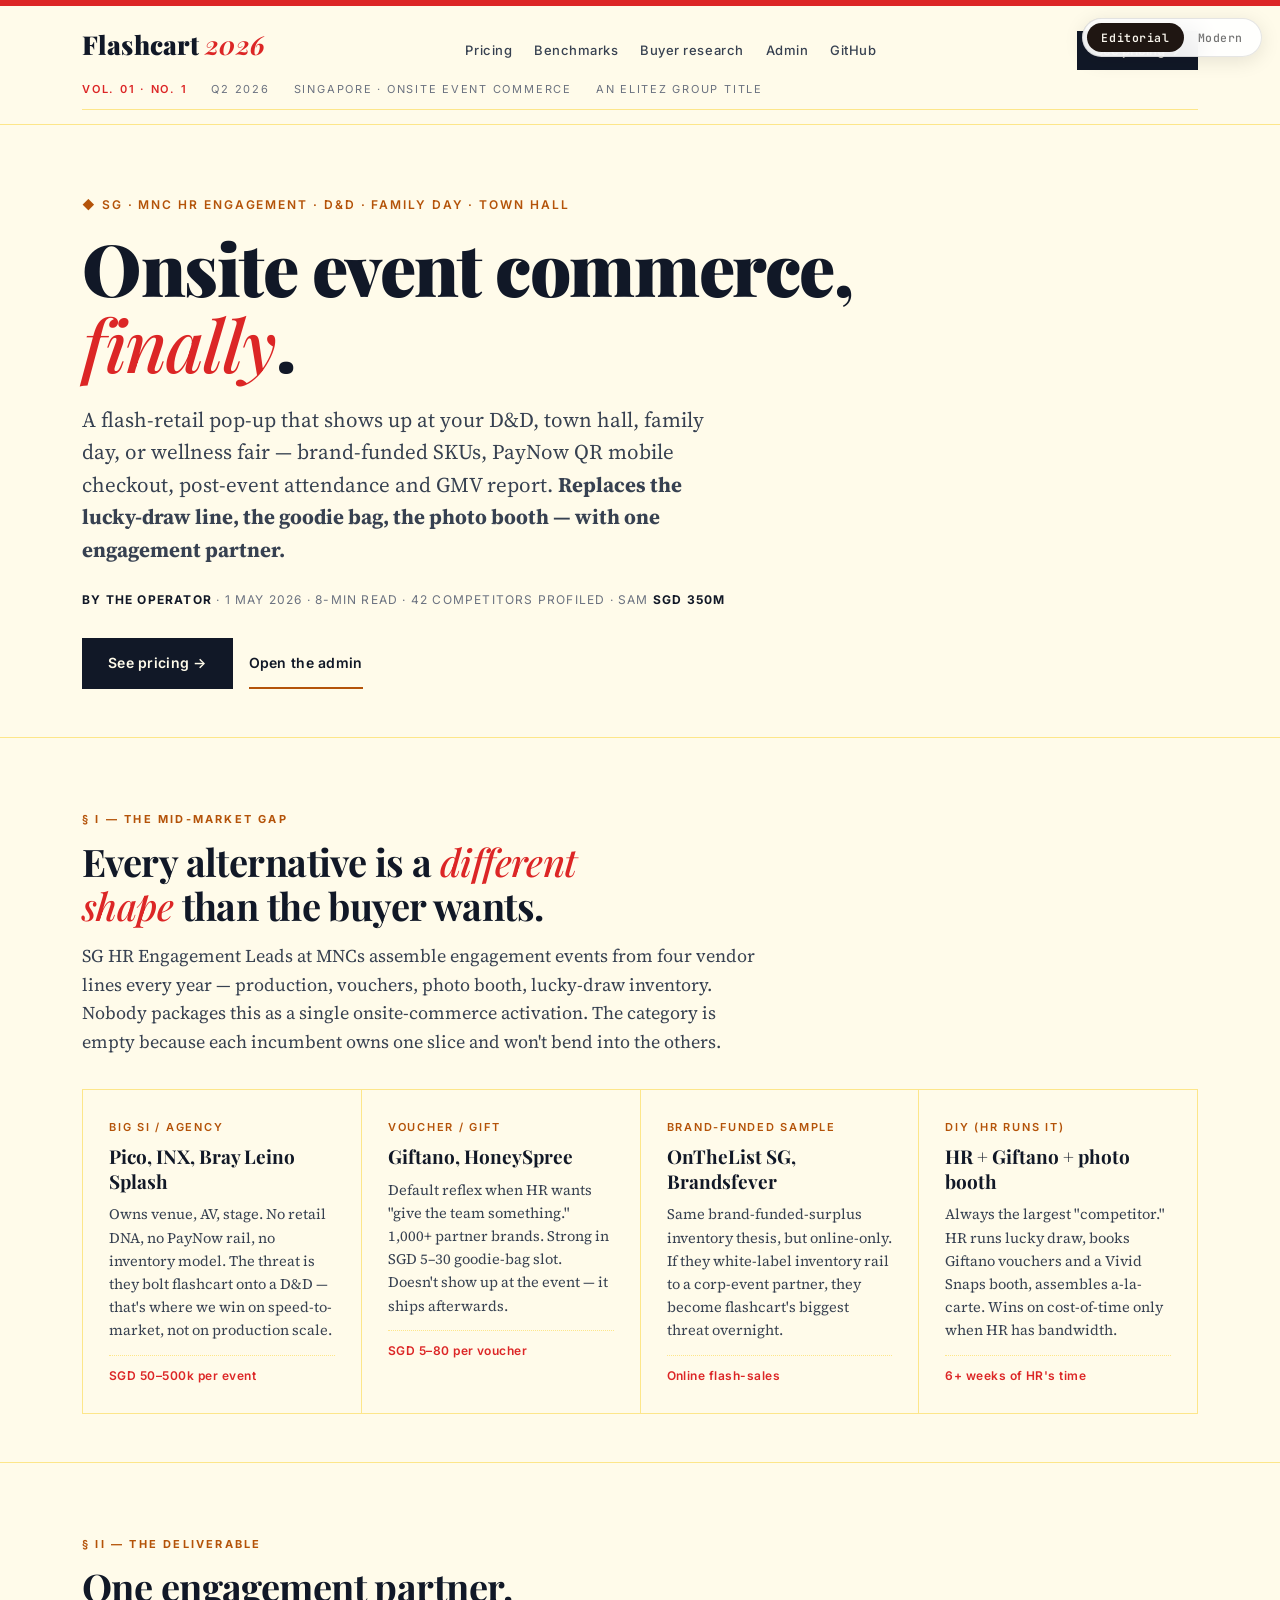
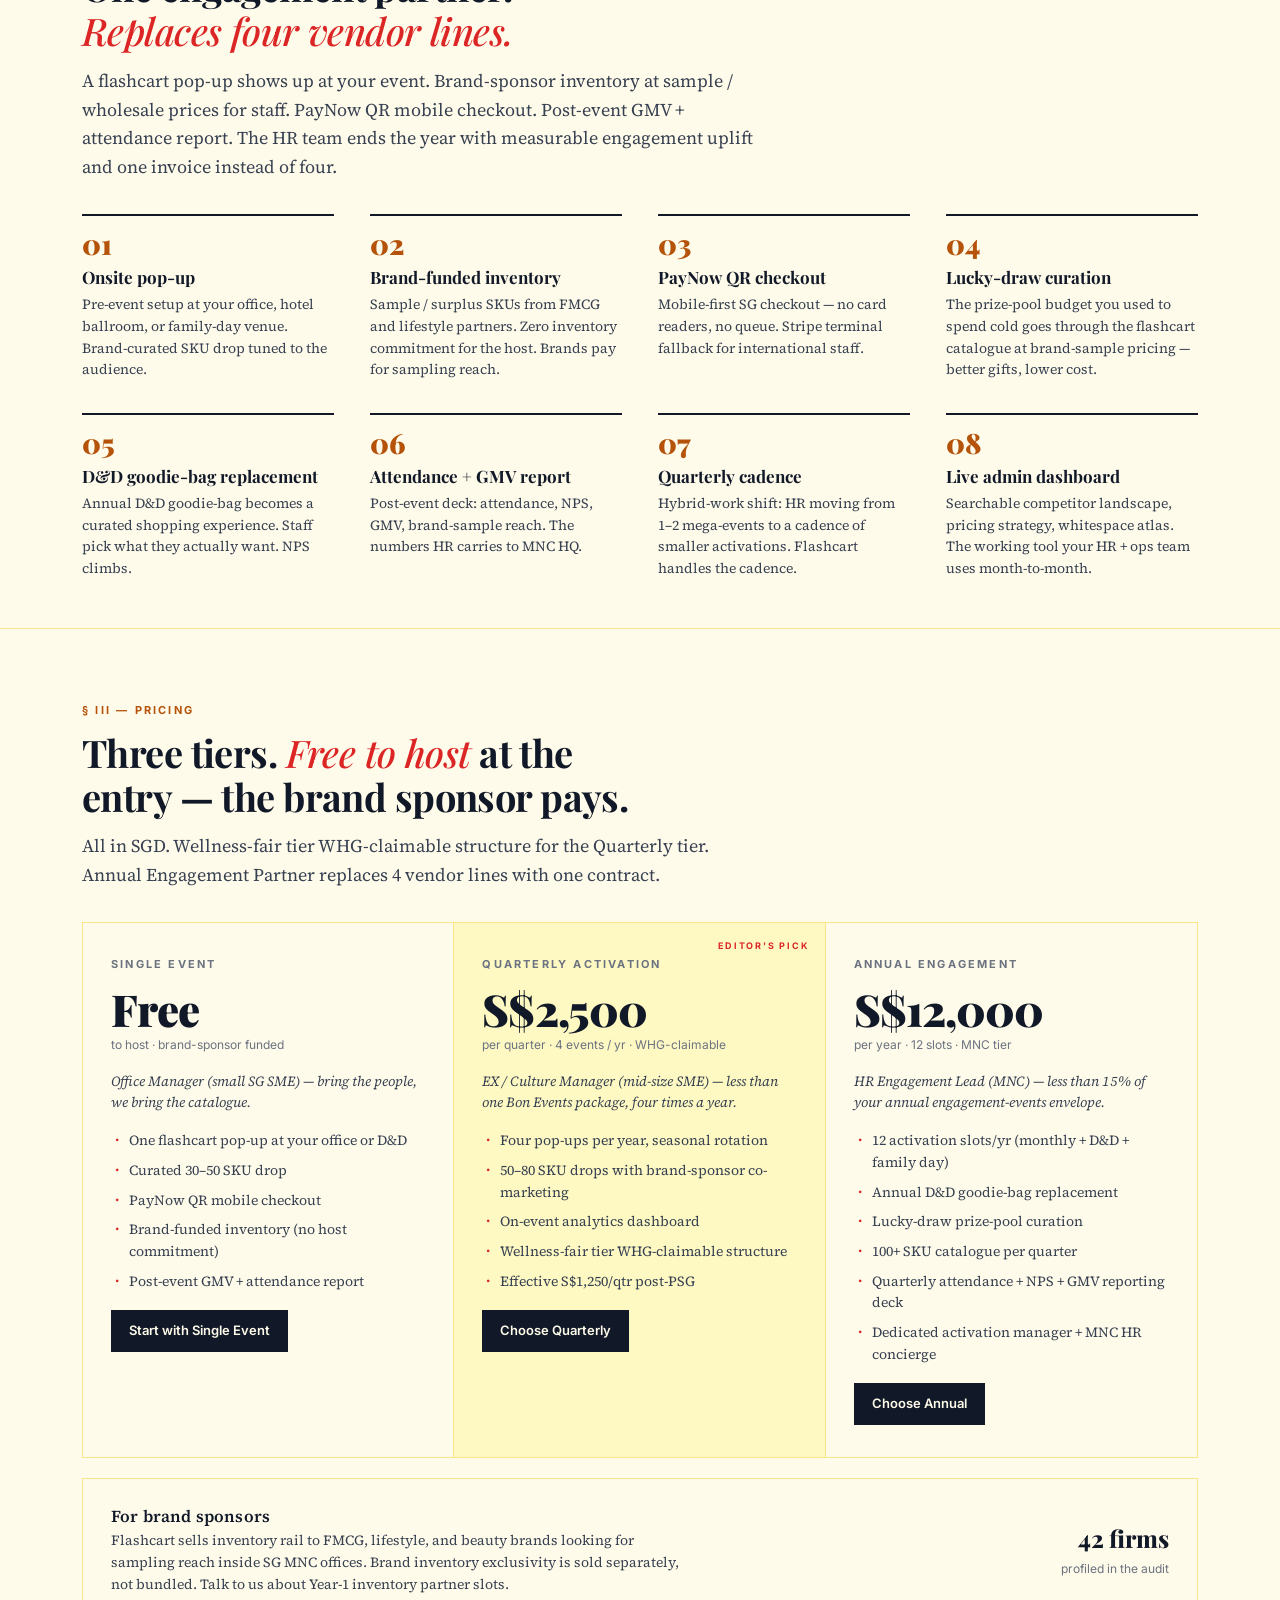
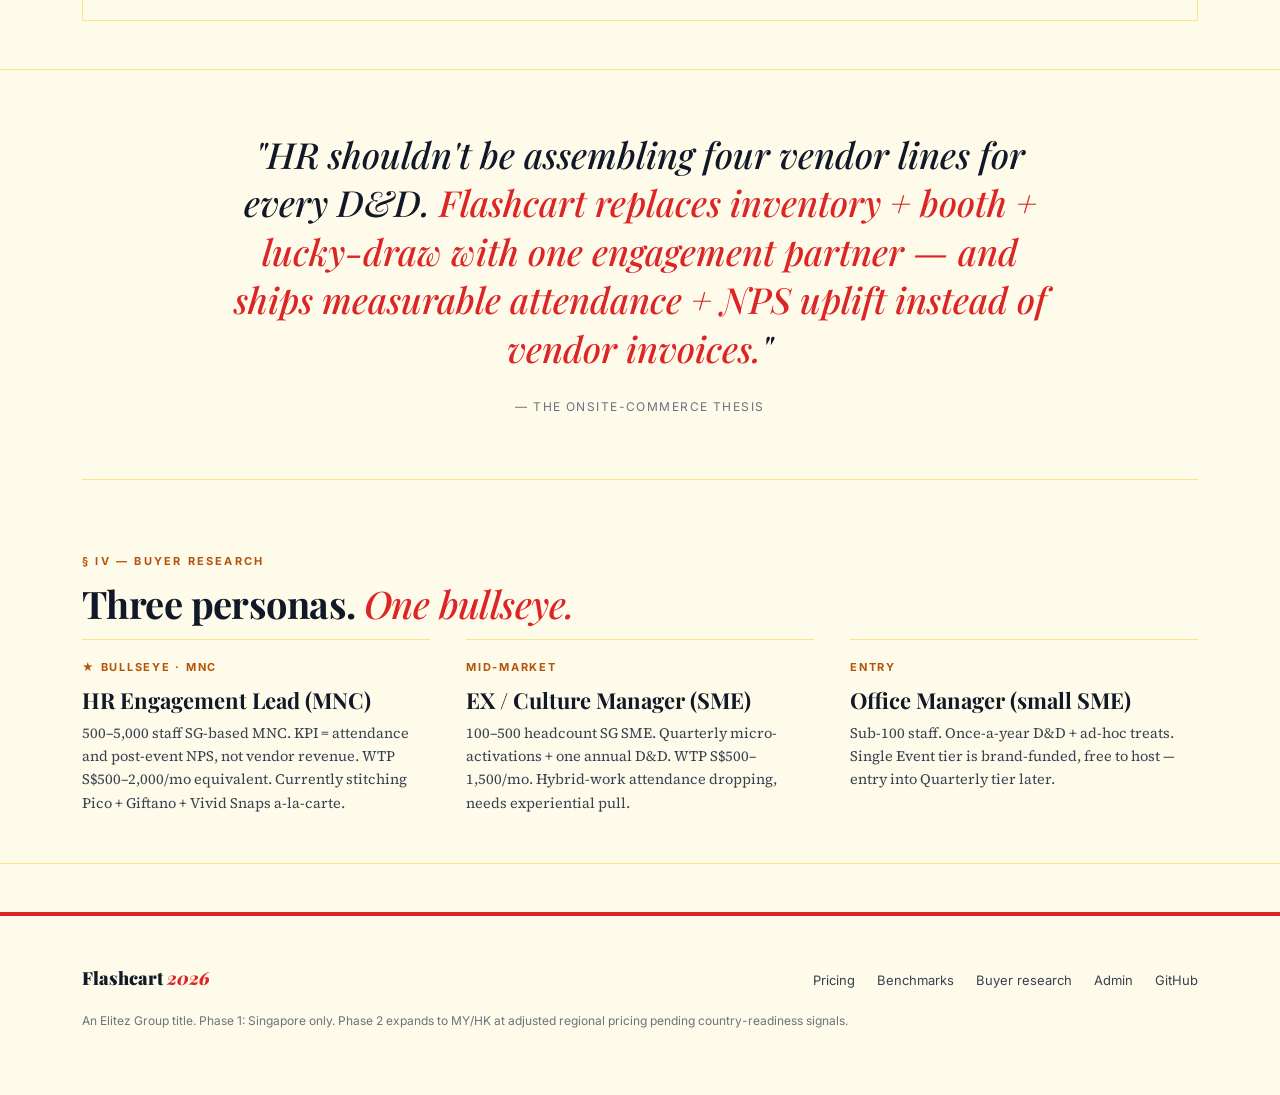
==== commit aaae7935: "style: agent-9 magazine pass for flashcart admin + showcase Editorial / Modern dual-theme treatment " ====
--- a/showcase/index.html
+++ b/showcase/index.html
@@ -3,26 +3,19 @@
 <head>
   <meta charset="UTF-8">
   <meta name="viewport" content="width=device-width, initial-scale=1.0">
-  <title>Elitez Vantage — strategic intelligence for SG &amp; HK mid-market</title>
-  <meta name="description" content="Bespoke competitor intelligence, market sizing, pricing strategy, whitespace atlas. For Singapore and Hong Kong mid-market businesses (USD 5-100M revenue). Starting at USD 1,500.">
+  <title>Flashcart 2026 — onsite event commerce for SG corporate events</title>
+  <meta name="description" content="Onsite flash retail for SG corporate events, D&Ds, and HR engagement programs. Brand-funded inventory, PayNow QR checkout, attendance + GMV reporting. SAM SGD 350M; SOM SGD 25M over 5 years.">
   <link href="https://fonts.googleapis.com/css2?family=Playfair+Display:wght@400;500;700;900&family=Source+Serif+Pro:ital,wght@0,400;0,600;1,400&family=Inter+Tight:wght@400;500;600;700;800&family=Inter:wght@400;500;600&family=JetBrains+Mono:wght@400;500;600&display=swap" rel="stylesheet">
   <link rel="stylesheet" href="assets/dual-theme.css">
+  <link rel="stylesheet" href="assets/brand-overrides.css">
   <style>.h-as-h4{font-size:1.05rem;font-weight:600;letter-spacing:.01em;}</style>
 <script type="application/ld+json" data-injected="schema-jsonld">
 {
   "@context": "https://schema.org",
   "@type": "Organization",
-  "name": "competitor-intel-template",
-  "url": "https://derrickteo.com/competitor-intel/",
-  "description": "A 9-agent competitive analysis pipeline producing typed JSON handoffs for downstream construction toolkits."
-}
-</script>
-<script type="application/ld+json" data-injected="schema-jsonld">
-{
-  "@context": "https://schema.org",
-  "@type": "WebSite",
-  "name": "competitor-intel-template",
-  "url": "https://derrickteo.com/competitor-intel/"
+  "name": "Flashcart 2026",
+  "url": "https://derrickteo.com/flashcart-research/",
+  "description": "Onsite event commerce — flash retail for SG corporate events, D&Ds, and HR engagement programs."
 }
 </script>
 </head>
@@ -36,22 +29,23 @@
   <header class="nav">
     <div class="container nav-row">
       <a href="index.html" class="brand">
-        <span class="mark">EV</span>
-        Elitez <em>Vantage</em>
+        <span class="mark">FC</span>
+        Flashcart <em>2026</em>
       </a>
       <nav class="links">
         <a href="pricing-thesis.html">Pricing</a>
         <a href="pricing-benchmarks.html">Benchmarks</a>
         <a href="buyer-research.html">Buyer research</a>
-        <a href="https://github.com/derrick-pixel/competitor-intel-template">GitHub</a>
+        <a href="../template/admin/index.html">Admin</a>
+        <a href="https://github.com/derrick-pixel/flashcart-research">GitHub</a>
       </nav>
-      <a href="pricing-thesis.html" class="nav-cta">Get started →</a>
+      <a href="pricing-thesis.html" class="nav-cta">See pricing →</a>
     </div>
     <div class="container">
       <div class="issue-strip">
         <span>Vol. 01 · No. 1</span>
         <span>Q2 2026</span>
-        <span>Singapore · Hong Kong</span>
+        <span>Singapore · onsite event commerce</span>
         <span>An Elitez Group title</span>
       </div>
     </div>
@@ -60,20 +54,20 @@
   <main>
   <section class="hero">
     <div class="container">
-      <div class="pill"><span class="dot"></span> ◆ Now in Singapore + Hong Kong · Phase 1</div>
-      <h1>Strategic clarity, <em>without</em> the McKinsey invoice.</h1>
-      <p class="deck">Bespoke competitor intelligence, market sizing, pricing strategy, and a Blue-Ocean whitespace atlas — for SG/HK businesses between USD 5–100M revenue who need <strong>consulting-grade structure</strong> at <strong>SaaS-grade pricing</strong>. Built in 5 days. Starting at USD 1,500.</p>
-      <p class="byline"><strong>By the operator</strong> · 28 April 2026 · 12-min read · 8 deliverables · Ships in 5–7 days</p>
+      <div class="pill"><span class="dot"></span> ◆ SG · MNC HR engagement · D&amp;D · family day · town hall</div>
+      <h1>Onsite event commerce, <em>finally</em>.</h1>
+      <p class="deck">A flash-retail pop-up that shows up at your D&amp;D, town hall, family day, or wellness fair — brand-funded SKUs, PayNow QR mobile checkout, post-event attendance and GMV report. <strong>Replaces the lucky-draw line, the goodie bag, the photo booth — with one engagement partner.</strong></p>
+      <p class="byline"><strong>By the operator</strong> · 1 May 2026 · 8-min read · 42 competitors profiled · SAM <strong>SGD 350M</strong></p>
       <p class="ctas">
         <a href="pricing-thesis.html" class="cta-btn primary">See pricing →</a>
-        <a href="https://github.com/derrick-pixel/competitor-intel-template" class="cta-btn ghost">Or run it yourself</a>
+        <a href="../template/admin/index.html" class="cta-btn ghost">Open the admin</a>
       </p>
 
       <div class="hero-stats">
-        <div class="stat"><div class="v"><span class="grad">5–7</span><small>days</small></div><div class="l">From kickoff to PDF</div></div>
-        <div class="stat"><div class="v">8</div><div class="l">Bespoke artefacts</div></div>
-        <div class="stat"><div class="v"><span class="grad">9</span></div><div class="l">Named AI agents</div></div>
-        <div class="stat"><div class="v">100%</div><div class="l">Sources cited</div></div>
+        <div class="stat"><div class="v"><span class="grad">42</span></div><div class="l">Competitors profiled</div></div>
+        <div class="stat"><div class="v"><span class="grad">SGD 350M</span></div><div class="l">HR engagement-events SAM</div></div>
+        <div class="stat"><div class="v"><span class="grad">SGD 25M</span></div><div class="l">5-yr Elitez-channel SOM</div></div>
+        <div class="stat"><div class="v">90.5%</div><div class="l">SEA-weighted category</div></div>
       </div>
     </div>
   </section>
@@ -81,32 +75,32 @@
   <section class="section">
     <div class="container">
       <div class="label">§ I — The mid-market gap</div>
-      <h2>Every alternative is <em>wrong</em> for businesses your size.</h2>
-      <p class="deck">If you run a Singapore or Hong Kong business between USD 5M and USD 100M revenue, you've already tried — and rejected — every option below. None fit your budget <em>and</em> your need at the same time.</p>
+      <h2>Every alternative is a <em>different shape</em> than the buyer wants.</h2>
+      <p class="deck">SG HR Engagement Leads at MNCs assemble engagement events from four vendor lines every year — production, vouchers, photo booth, lucky-draw inventory. Nobody packages this as a single onsite-commerce activation. The category is empty because each incumbent owns one slice and won't bend into the others.</p>
       <div class="problem-grid">
         <div class="problem-card">
-          <div class="who">Big consulting</div>
-          <h3>McKinsey, Bain, BCG</h3>
-          <p>Won't take a project under USD 100k. A "diagnostic" runs USD 250k+. Out of band before the conversation starts.</p>
-          <div class="price">USD 100k–3M+</div>
-        </div>
-        <div class="problem-card">
-          <div class="who">Off-the-shelf</div>
-          <h3>Frost &amp; Sullivan, Statista</h3>
-          <p>Affordable but generic. The same report sells to your competitor. Doesn't score <em>your</em> 30 firms.</p>
-          <div class="price">USD 1.5–15k</div>
-        </div>
-        <div class="problem-card">
-          <div class="who">CI software</div>
-          <h3>Klue, Crayon, Kompyte</h3>
-          <p>Tracks news and pricing. Doesn't size your TAM, recommend your tiers, or map your whitespace.</p>
-          <div class="price">USD 20–80k / yr</div>
-        </div>
-        <div class="problem-card">
-          <div class="who">Freelance</div>
-          <h3>Upwork, Toptal</h3>
-          <p>Quality varies wildly. One person, six weeks, deck-driven. No reproducible methodology.</p>
-          <div class="price">USD 2–16k</div>
+          <div class="who">Big SI / agency</div>
+          <h3>Pico, INX, Bray Leino Splash</h3>
+          <p>Owns venue, AV, stage. No retail DNA, no PayNow rail, no inventory model. The threat is they bolt flashcart onto a D&amp;D — that's where we win on speed-to-market, not on production scale.</p>
+          <div class="price">SGD 50–500k per event</div>
+        </div>
+        <div class="problem-card">
+          <div class="who">Voucher / gift</div>
+          <h3>Giftano, HoneySpree</h3>
+          <p>Default reflex when HR wants "give the team something." 1,000+ partner brands. Strong in SGD 5–30 goodie-bag slot. Doesn't show up at the event — it ships afterwards.</p>
+          <div class="price">SGD 5–80 per voucher</div>
+        </div>
+        <div class="problem-card">
+          <div class="who">Brand-funded sample</div>
+          <h3>OnTheList SG, Brandsfever</h3>
+          <p>Same brand-funded-surplus inventory thesis, but online-only. If they white-label inventory rail to a corp-event partner, they become flashcart's biggest threat overnight.</p>
+          <div class="price">Online flash-sales</div>
+        </div>
+        <div class="problem-card">
+          <div class="who">DIY (HR runs it)</div>
+          <h3>HR + Giftano + photo booth</h3>
+          <p>Always the largest "competitor." HR runs lucky draw, books Giftano vouchers and a Vivid Snaps booth, assembles a-la-carte. Wins on cost-of-time only when HR has bandwidth.</p>
+          <div class="price">6+ weeks of HR's time</div>
         </div>
       </div>
     </div>
@@ -115,17 +109,17 @@
   <section class="section">
     <div class="container">
       <div class="label">§ II — The deliverable</div>
-      <h2>Eight artefacts. <em>Bespoke to you.</em></h2>
-      <p class="deck">The live admin is the working tool your team uses for months. The PDF is what goes into your board pack. Every claim sourced; every multiplier audited; methodology appendix at the back.</p>
+      <h2>One engagement partner. <em>Replaces four vendor lines.</em></h2>
+      <p class="deck">A flashcart pop-up shows up at your event. Brand-sponsor inventory at sample / wholesale prices for staff. PayNow QR mobile checkout. Post-event GMV + attendance report. The HR team ends the year with measurable engagement uplift and one invoice instead of four.</p>
       <div class="feature-grid">
-        <div class="feature-card"><div class="icon">01</div><h3>Competitor database</h3><p>15–50 firms profiled across the dimensions your buyer evaluates. Searchable, filterable.</p></div>
-        <div class="feature-card"><div class="icon">02</div><h3>Top-5 threat brief</h3><p>The five firms most likely to win deals you should be winning, and why.</p></div>
-        <div class="feature-card"><div class="icon">03</div><h3>Market sizing funnel</h3><p>TAM → SAM → SOM with auditable derivation. Every multiplier sourced.</p></div>
-        <div class="feature-card"><div class="icon">04</div><h3>Pricing strategy</h3><p>Personas, willingness-to-pay bands, elasticity, three-tier recommendation.</p></div>
-        <div class="feature-card"><div class="icon">05</div><h3>Whitespace atlas</h3><p>Strategy canvas, segment×need heatmap, ranked attack plans.</p></div>
-        <div class="feature-card"><div class="icon">06</div><h3>Design audit</h3><p>Top-15 sites scored on 5-D rubric. Mobile pass. Findability stopwatch.</p></div>
-        <div class="feature-card"><div class="icon">07</div><h3>Live admin dashboard</h3><p>Searchable, shareable with your team. 12–24 month access.</p></div>
-        <div class="feature-card"><div class="icon">08</div><h3>Board-grade PDF</h3><p>10–14-page report. Drop into your board pack or investor update.</p></div>
+        <div class="feature-card"><div class="icon">01</div><h3>Onsite pop-up</h3><p>Pre-event setup at your office, hotel ballroom, or family-day venue. Brand-curated SKU drop tuned to the audience.</p></div>
+        <div class="feature-card"><div class="icon">02</div><h3>Brand-funded inventory</h3><p>Sample / surplus SKUs from FMCG and lifestyle partners. Zero inventory commitment for the host. Brands pay for sampling reach.</p></div>
+        <div class="feature-card"><div class="icon">03</div><h3>PayNow QR checkout</h3><p>Mobile-first SG checkout — no card readers, no queue. Stripe terminal fallback for international staff.</p></div>
+        <div class="feature-card"><div class="icon">04</div><h3>Lucky-draw curation</h3><p>The prize-pool budget you used to spend cold goes through the flashcart catalogue at brand-sample pricing — better gifts, lower cost.</p></div>
+        <div class="feature-card"><div class="icon">05</div><h3>D&amp;D goodie-bag replacement</h3><p>Annual D&amp;D goodie-bag becomes a curated shopping experience. Staff pick what they actually want. NPS climbs.</p></div>
+        <div class="feature-card"><div class="icon">06</div><h3>Attendance + GMV report</h3><p>Post-event deck: attendance, NPS, GMV, brand-sample reach. The numbers HR carries to MNC HQ.</p></div>
+        <div class="feature-card"><div class="icon">07</div><h3>Quarterly cadence</h3><p>Hybrid-work shift: HR moving from 1–2 mega-events to a cadence of smaller activations. Flashcart handles the cadence.</p></div>
+        <div class="feature-card"><div class="icon">08</div><h3>Live admin dashboard</h3><p>Searchable competitor landscape, pricing strategy, whitespace atlas. The working tool your HR + ops team uses month-to-month.</p></div>
       </div>
     </div>
   </section>
@@ -133,64 +127,62 @@
   <section class="section">
     <div class="container">
       <div class="label">§ III — Pricing</div>
-      <h2>Three tiers. <em>Pick the depth</em> that fits your stage.</h2>
-      <p class="deck">All in USD. SGD &amp; HKD equivalents on the full pricing page. Cancel the Quarterly Refresh subscription anytime.</p>
+      <h2>Three tiers. <em>Free to host</em> at the entry — the brand sponsor pays.</h2>
+      <p class="deck">All in SGD. Wellness-fair tier WHG-claimable structure for the Quarterly tier. Annual Engagement Partner replaces 4 vendor lines with one contract.</p>
       <div class="pricing-grid">
         <div class="price-card">
-          <div class="name">Lite</div>
-          <div class="amt">$1,500</div>
-          <div class="unit">one-time · 3–5 days</div>
-          <div class="tag">For founders validating a wedge before committing budget.</div>
+          <div class="name">Single Event</div>
+          <div class="amt">Free</div>
+          <div class="unit">to host · brand-sponsor funded</div>
+          <div class="tag">Office Manager (small SG SME) — bring the people, we bring the catalogue.</div>
           <ul>
-            <li>15 competitors</li>
-            <li>TAM-only sizing</li>
-            <li>2-tier pricing sketch</li>
-            <li>Whitespace canvas</li>
-            <li>5-page PDF</li>
+            <li>One flashcart pop-up at your office or D&amp;D</li>
+            <li>Curated 30–50 SKU drop</li>
+            <li>PayNow QR mobile checkout</li>
+            <li>Brand-funded inventory (no host commitment)</li>
+            <li>Post-event GMV + attendance report</li>
           </ul>
-          <a href="pricing-thesis.html" class="btn">Start with Lite</a>
+          <a href="pricing-thesis.html" class="btn">Start with Single Event</a>
         </div>
         <div class="price-card featured">
-          <div class="name">Standard</div>
-          <div class="amt">$4,000</div>
-          <div class="unit">one-time · 5–7 days</div>
-          <div class="tag">For mid-market businesses doing a serious competitive review.</div>
+          <div class="name">Quarterly Activation</div>
+          <div class="amt">S$2,500</div>
+          <div class="unit">per quarter · 4 events / yr · WHG-claimable</div>
+          <div class="tag">EX / Culture Manager (mid-size SME) — less than one Bon Events package, four times a year.</div>
           <ul>
-            <li>30 competitors</li>
-            <li>Full TAM/SAM/SOM</li>
-            <li>3-tier pricing strategy</li>
-            <li>Full whitespace atlas</li>
-            <li>Design audit</li>
-            <li>10–14-page PDF</li>
-            <li>60-min readout</li>
+            <li>Four pop-ups per year, seasonal rotation</li>
+            <li>50–80 SKU drops with brand-sponsor co-marketing</li>
+            <li>On-event analytics dashboard</li>
+            <li>Wellness-fair tier WHG-claimable structure</li>
+            <li>Effective S$1,250/qtr post-PSG</li>
           </ul>
-          <a href="pricing-thesis.html" class="btn">Choose Standard</a>
+          <a href="pricing-thesis.html" class="btn">Choose Quarterly</a>
         </div>
         <div class="price-card">
-          <div class="name">Pro</div>
-          <div class="amt">$7,000</div>
-          <div class="unit">one-time · 8–12 days</div>
-          <div class="tag">For brands taking the deliverable to investors or board.</div>
+          <div class="name">Annual Engagement</div>
+          <div class="amt">S$12,000</div>
+          <div class="unit">per year · 12 slots · MNC tier</div>
+          <div class="tag">HR Engagement Lead (MNC) — less than 15% of your annual engagement-events envelope.</div>
           <ul>
-            <li>50 competitors</li>
-            <li>Brand-aligned admin re-skin</li>
-            <li>Boardroom-grade PDF</li>
-            <li>2× revisions</li>
-            <li>90-min readout</li>
-            <li>24-month access</li>
+            <li>12 activation slots/yr (monthly + D&amp;D + family day)</li>
+            <li>Annual D&amp;D goodie-bag replacement</li>
+            <li>Lucky-draw prize-pool curation</li>
+            <li>100+ SKU catalogue per quarter</li>
+            <li>Quarterly attendance + NPS + GMV reporting deck</li>
+            <li>Dedicated activation manager + MNC HR concierge</li>
           </ul>
-          <a href="pricing-thesis.html" class="btn">Choose Pro</a>
+          <a href="pricing-thesis.html" class="btn">Choose Annual</a>
         </div>
       </div>
 
       <div class="refresh">
         <div class="l">
-          <h3 class="h-as-h4">Quarterly Refresh subscription</h3>
-          <p>Re-runs your full pack every 90 days. Monthly delta alerts on pricing changes &amp; new entrants. Cancel anytime.</p>
+          <h3 class="h-as-h4">For brand sponsors</h3>
+          <p>Flashcart sells inventory rail to FMCG, lifestyle, and beauty brands looking for sampling reach inside SG MNC offices. Brand inventory exclusivity is sold separately, not bundled. Talk to us about Year-1 inventory partner slots.</p>
         </div>
         <div class="r">
-          <div class="amt">$990 / qtr</div>
-          <div class="unit">per project</div>
+          <div class="amt">42 firms</div>
+          <div class="unit">profiled in the audit</div>
         </div>
       </div>
     </div>
@@ -198,30 +190,30 @@
 
   <div class="container">
     <div class="pullquote">
-      <blockquote>"Strategic intelligence shouldn't be a luxury reserved for businesses that can afford USD 250,000 consultants. <em>Mid-market deserves the same rigor — at a price that fits the budget you actually have.</em>"</blockquote>
-      <cite>— The democratisation thesis</cite>
+      <blockquote>"HR shouldn't be assembling four vendor lines for every D&amp;D. <em>Flashcart replaces inventory + booth + lucky-draw with one engagement partner — and ships measurable attendance + NPS uplift instead of vendor invoices.</em>"</blockquote>
+      <cite>— The onsite-commerce thesis</cite>
     </div>
   </div>
 
   <section class="section">
     <div class="container">
-      <div class="label">§ IV — Exhibits</div>
-      <h2>Real projects, <em>built on this stack.</em></h2>
+      <div class="label">§ IV — Buyer research</div>
+      <h2>Three personas. <em>One bullseye.</em></h2>
       <div class="exhibits">
-        <a href="exhibits/xinceai.md" class="exhibit-card">
-          <div class="badge">AI · SG SMEs</div>
-          <h3>XinceAI</h3>
-          <p>AI automation for SG SMEs. Reference implementation of the whitespace atlas pattern — 35 competitors, 8×8 heatmap.</p>
+        <a href="buyer-research.html" class="exhibit-card">
+          <div class="badge">★ Bullseye · MNC</div>
+          <h3>HR Engagement Lead (MNC)</h3>
+          <p>500–5,000 staff SG-based MNC. KPI = attendance and post-event NPS, not vendor revenue. WTP S$500–2,000/mo equivalent. Currently stitching Pico + Giftano + Vivid Snaps a-la-carte.</p>
         </a>
-        <a href="exhibits/elix-eor.md" class="exhibit-card">
-          <div class="badge">EOR · regulatory</div>
-          <h3>Elix EOR</h3>
-          <p>EOR for SG micro-businesses. Scaled the heatmap to 15×15 with rich CPF/MOM/IRAS regulatory metadata.</p>
+        <a href="buyer-research.html" class="exhibit-card">
+          <div class="badge">Mid-market</div>
+          <h3>EX / Culture Manager (SME)</h3>
+          <p>100–500 headcount SG SME. Quarterly micro-activations + one annual D&amp;D. WTP S$500–1,500/mo. Hybrid-work attendance dropping, needs experiential pull.</p>
         </a>
-        <a href="exhibits/lumana.md" class="exhibit-card">
-          <div class="badge">Healthtech · APAC</div>
-          <h3>Lumana</h3>
-          <p>Aged-care ambient monitoring across AU/HK/SG. Multi-currency pricing, hardware-adjacent market.</p>
+        <a href="buyer-research.html" class="exhibit-card">
+          <div class="badge">Entry</div>
+          <h3>Office Manager (small SME)</h3>
+          <p>Sub-100 staff. Once-a-year D&amp;D + ad-hoc treats. Single Event tier is brand-funded, free to host — entry into Quarterly tier later.</p>
         </a>
       </div>
     </div>
@@ -230,11 +222,11 @@
   <div class="container">
     <div class="cta-strip">
       <div class="cta-strip-inner">
-        <h2>Ready to see your<br>competitive landscape?</h2>
-        <p>Book a 20-minute scoping call. We'll walk through your competitive set, confirm the right tier, and lock a delivery date.</p>
+        <h2>Ready for your<br>first flashcart event?</h2>
+        <p>Single Event is free to host — the brand sponsor pays. We pre-curate the catalogue, set up the pop-up, run checkout, and ship you the post-event deck. You bring the people.</p>
         <p class="ctas">
-          <a href="pricing-thesis.html" class="cta-btn primary">Book a call →</a>
-          <a href="https://github.com/derrick-pixel/competitor-intel-template" class="cta-btn ghost">Run it yourself</a>
+          <a href="pricing-thesis.html" class="cta-btn primary">See pricing →</a>
+          <a href="../template/admin/index.html" class="cta-btn ghost">Open the admin</a>
         </p>
       </div>
     </div>
@@ -245,16 +237,16 @@
   <footer class="footer">
     <div class="container">
       <div class="footer-row">
-        <div class="brand-foot">Elitez <em>Vantage</em></div>
+        <div class="brand-foot">Flashcart <em>2026</em></div>
         <nav class="links">
           <a href="pricing-thesis.html">Pricing</a>
           <a href="pricing-benchmarks.html">Benchmarks</a>
           <a href="buyer-research.html">Buyer research</a>
-          <a href="https://github.com/derrick-pixel/competitor-intel-template">GitHub</a>
-          <a href="design-variants/">Design variants</a>
+          <a href="../template/admin/index.html">Admin</a>
+          <a href="https://github.com/derrick-pixel/flashcart-research">GitHub</a>
         </nav>
       </div>
-      <p class="copy">An Elitez Group company. Phase 1: Singapore &amp; Hong Kong only. Phase 2 expands to MY/TH/PH/VN/ID at adjusted regional pricing.</p>
+      <p class="copy">An Elitez Group title. Phase 1: Singapore only. Phase 2 expands to MY/HK at adjusted regional pricing pending country-readiness signals.</p>
     </div>
   </footer>
 
--- a/showcase/assets/brand-overrides.css
+++ b/showcase/assets/brand-overrides.css
@@ -0,0 +1,33 @@
+/* ============================================================
+   FLASHCART 2026 — brand overrides on top of dual-theme.css
+   Re-paints the editorial + saas variants with flashcart palette.
+   Loaded AFTER dual-theme.css so cascade wins.
+   ============================================================ */
+
+/* Editorial · flashcart palette */
+body.theme-editorial {
+  --paper:   #fffbea;          /* warmer cream */
+  --paper-2: #fef9c3;          /* saffron-tinted secondary surface */
+  --ink:     #111827;          /* slate near-black */
+  --ink-2:   #374151;
+  --ink-3:   #6b7280;
+  --rule:    #fde68a;          /* amber hairline rule */
+  --oxblood: #dc2626;          /* flash-sale red */
+  --gold:    #b45309;          /* warm amber for accents */
+  --primary: var(--oxblood);
+}
+body.theme-editorial .nav { border-top-color: var(--oxblood); }
+body.theme-editorial .footer { border-top-color: var(--oxblood); }
+
+/* Issue-strip tagline override */
+body.theme-editorial .issue-strip span:first-child { color: var(--oxblood); }
+
+/* Modern (saas) · flashcart accents */
+body.theme-saas {
+  --primary:      #dc2626;
+  --primary-2:    #facc15;
+  --primary-soft: rgba(220,38,38,0.08);
+  --grad: linear-gradient(135deg, #dc2626 0%, #f97316 50%, #facc15 100%);
+  --grad-soft: linear-gradient(135deg, rgba(220,38,38,0.10), rgba(249,115,22,0.06), rgba(250,204,21,0.04));
+}
+body.theme-saas .nav .nav-cta:hover { background: var(--primary); }
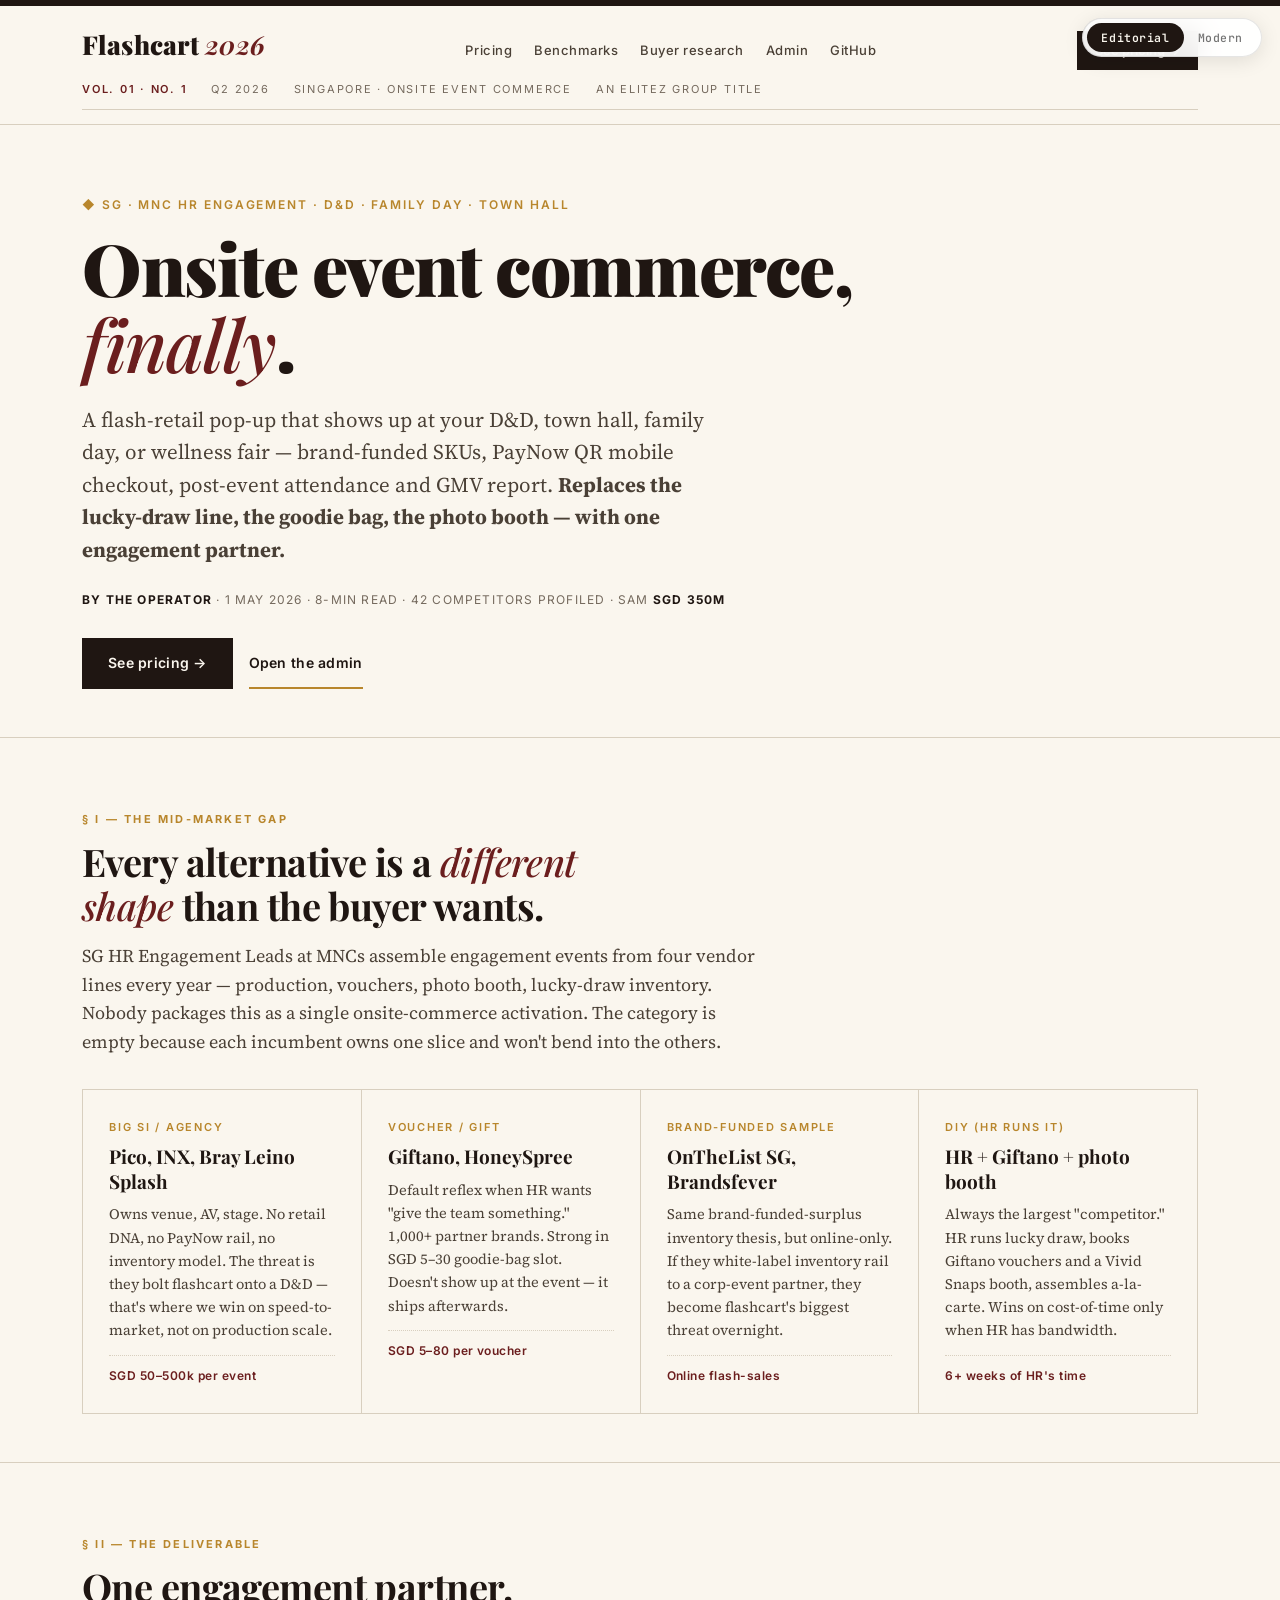
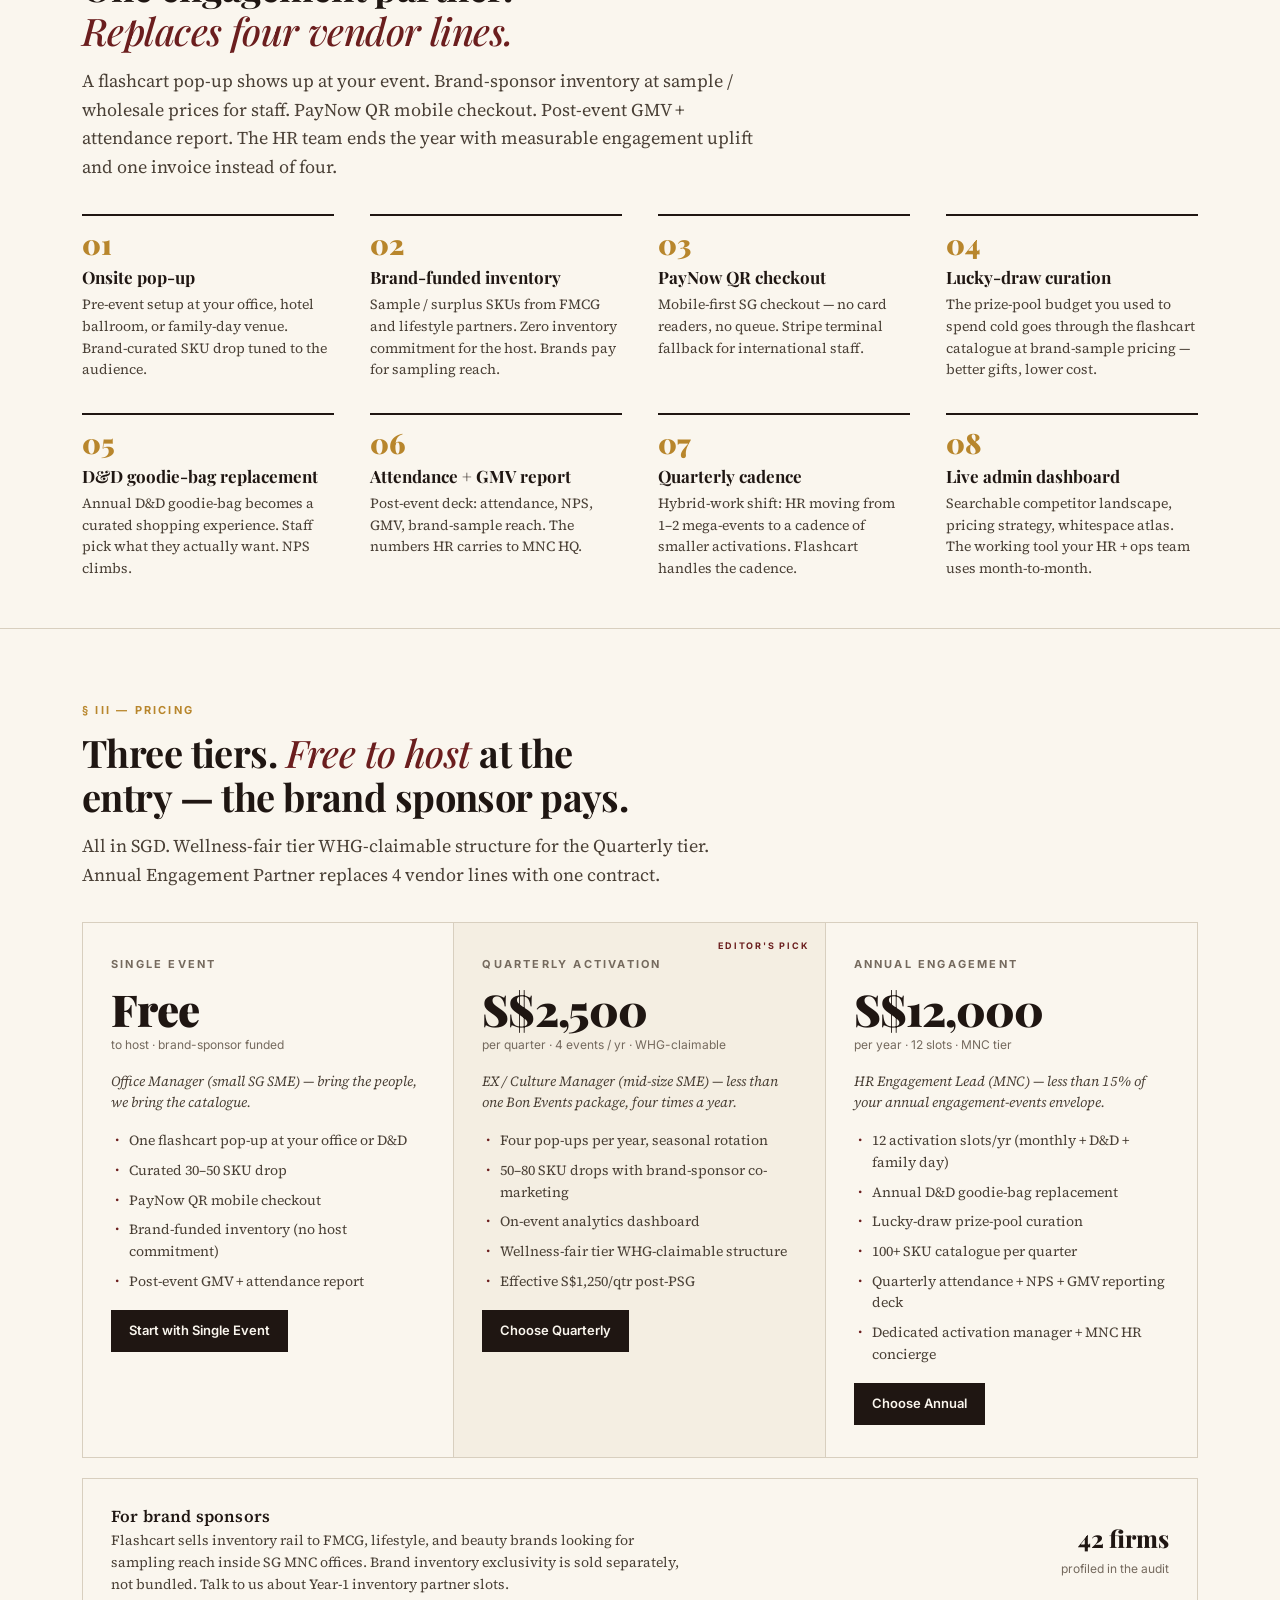
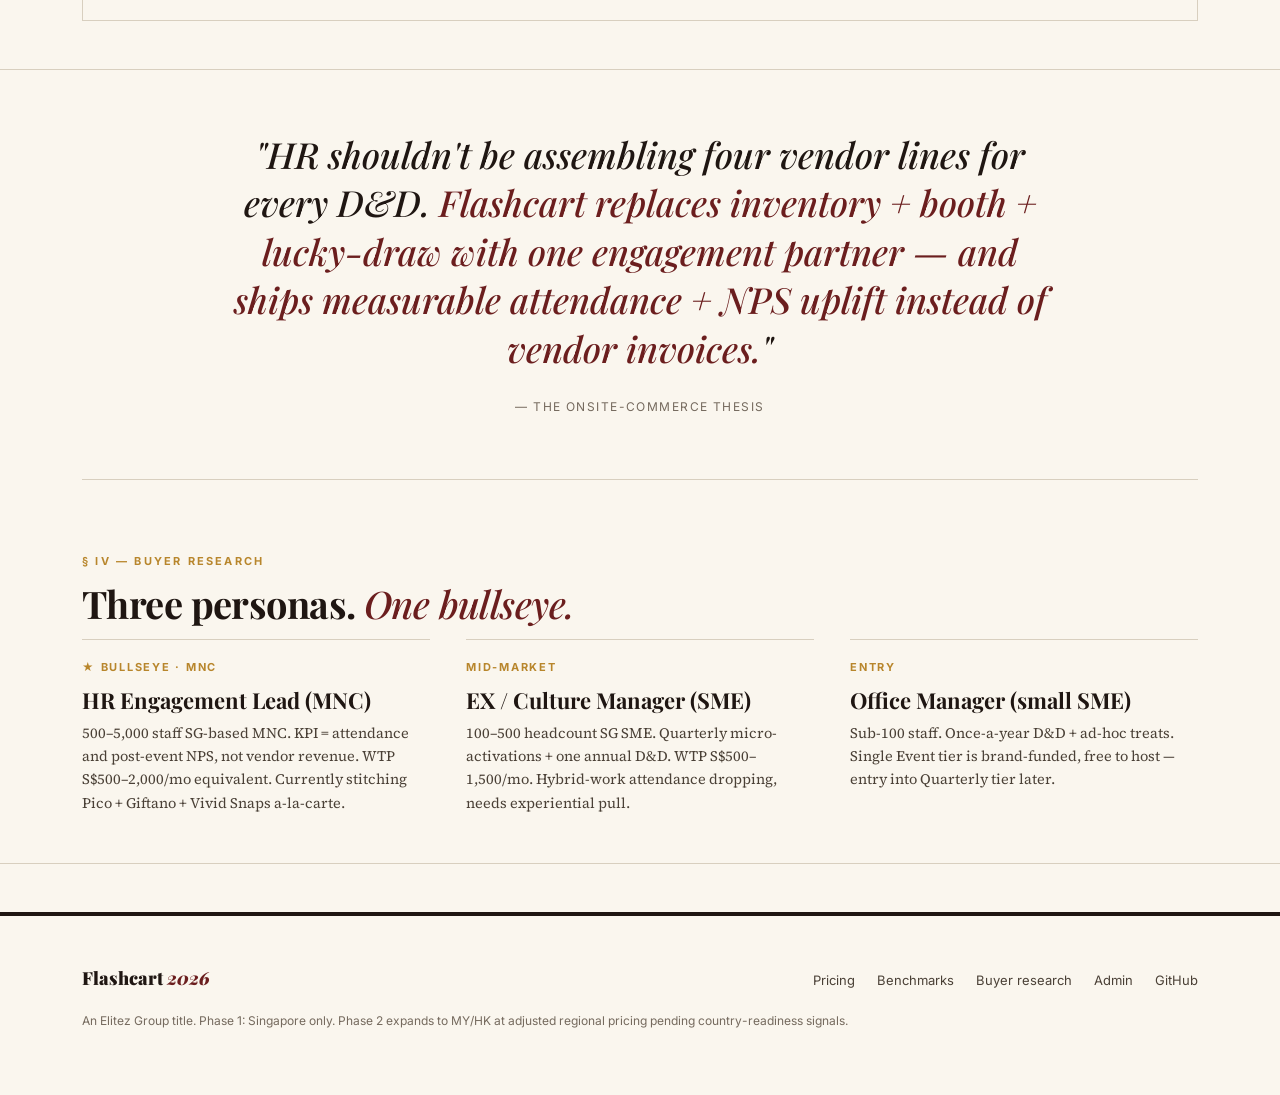
==== commit ab2792a1: "style: port canonical showcase dual-theme.css to admin + showcase pages Replaces the per-project tok" ====
--- a/showcase/index.html
+++ b/showcase/index.html
@@ -7,7 +7,6 @@
   <meta name="description" content="Onsite flash retail for SG corporate events, D&Ds, and HR engagement programs. Brand-funded inventory, PayNow QR checkout, attendance + GMV reporting. SAM SGD 350M; SOM SGD 25M over 5 years.">
   <link href="https://fonts.googleapis.com/css2?family=Playfair+Display:wght@400;500;700;900&family=Source+Serif+Pro:ital,wght@0,400;0,600;1,400&family=Inter+Tight:wght@400;500;600;700;800&family=Inter:wght@400;500;600&family=JetBrains+Mono:wght@400;500;600&display=swap" rel="stylesheet">
   <link rel="stylesheet" href="assets/dual-theme.css">
-  <link rel="stylesheet" href="assets/brand-overrides.css">
   <style>.h-as-h4{font-size:1.05rem;font-weight:600;letter-spacing:.01em;}</style>
 <script type="application/ld+json" data-injected="schema-jsonld">
 {
